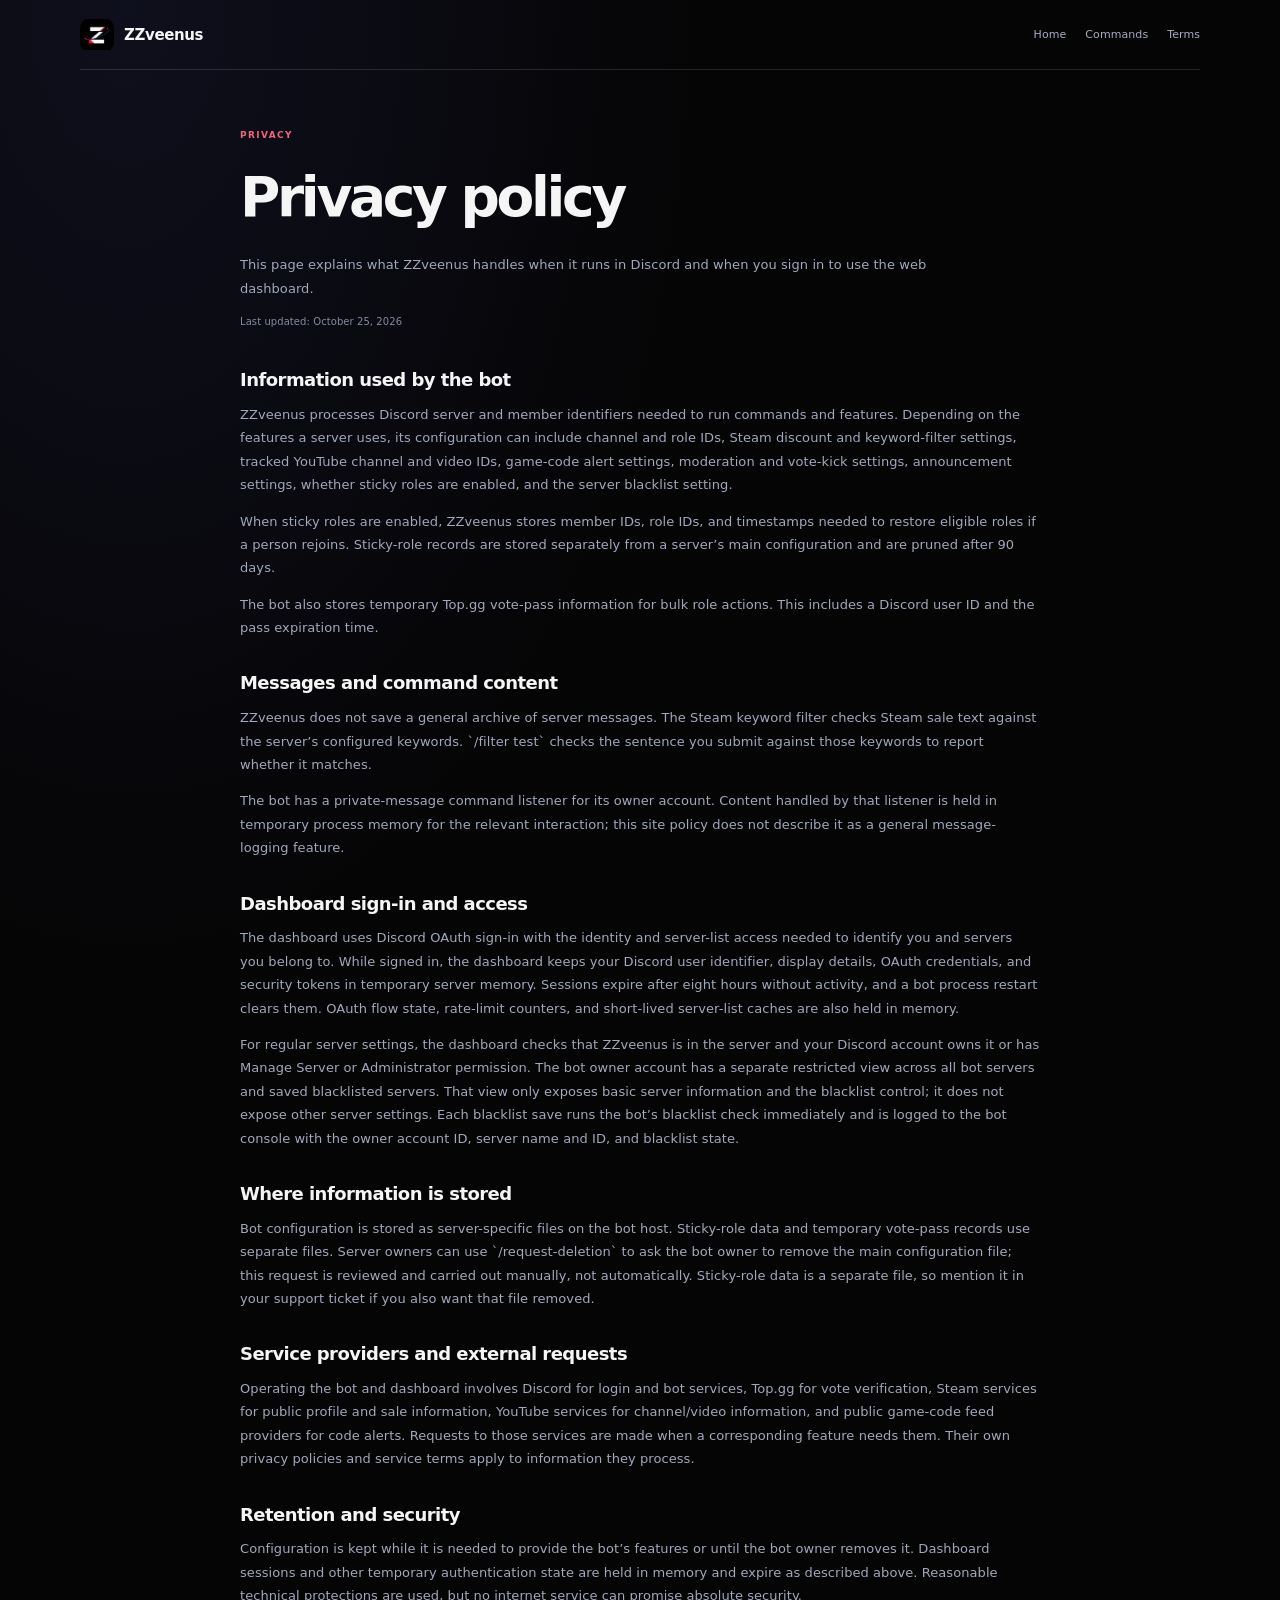
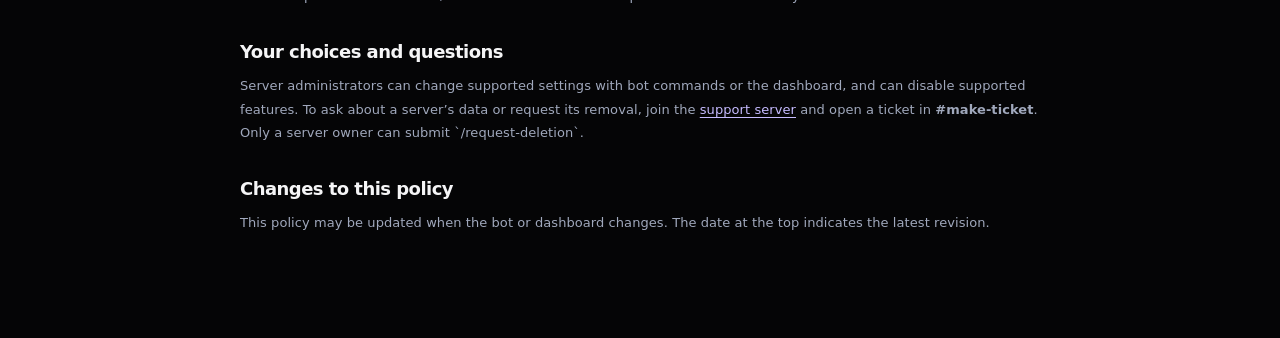
==== privacy.html @ 5bde3ddc "Add GitHub Pages legal pages" ====
<!doctype html>
<html lang="en">
<head>
  <meta charset="utf-8">
  <meta name="viewport" content="width=device-width, initial-scale=1">
  <meta name="theme-color" content="#08090b">
  <meta name="description" content="What information ZZveenus and its dashboard handle, and how it is used.">
  <title>Privacy — ZZveenus</title>
  <link rel="icon" href="/zzveenus.png?v=2" type="image/png">
  <link rel="stylesheet" href="site.css">
</head>
<body class="doc-page">
  <header class="doc-header"><a class="brand" href="index.html" aria-label="ZZveenus home"><img class="brand-logo" src="zzveenus.png" alt="" onerror="this.hidden=true"><span>ZZveenus</span></a><nav class="doc-nav" aria-label="Page navigation"><a href="index.html">Home</a><a href="https://zzveenus.duckdns.org/commands">Commands</a><a href="terms.html">Terms</a></nav></header>
  <main class="doc-shell legal-content">
    <section class="doc-lead"><div class="eyebrow">PRIVACY</div><h1>Privacy policy</h1><p>This page explains what ZZveenus handles when it runs in Discord and when you sign in to use the web dashboard.</p><p class="last-updated">Last updated: October 25, 2026</p></section>
    <h2>Information used by the bot</h2>
    <p>ZZveenus processes Discord server and member identifiers needed to run commands and features. Depending on the features a server uses, its configuration can include channel and role IDs, Steam discount and keyword-filter settings, tracked YouTube channel and video IDs, game-code alert settings, moderation and vote-kick settings, announcement settings, whether sticky roles are enabled, and the server blacklist setting.</p>
    <p>When sticky roles are enabled, ZZveenus stores member IDs, role IDs, and timestamps needed to restore eligible roles if a person rejoins. Sticky-role records are stored separately from a server’s main configuration and are pruned after 90 days.</p>
    <p>The bot also stores temporary Top.gg vote-pass information for bulk role actions. This includes a Discord user ID and the pass expiration time.</p>
    <h2>Messages and command content</h2>
    <p>ZZveenus does not save a general archive of server messages. The Steam keyword filter checks Steam sale text against the server’s configured keywords. `/filter test` checks the sentence you submit against those keywords to report whether it matches.</p>
    <p>The bot has a private-message command listener for its owner account. Content handled by that listener is held in temporary process memory for the relevant interaction; this site policy does not describe it as a general message-logging feature.</p>
    <h2>Dashboard sign-in and access</h2>
    <p>The dashboard uses Discord OAuth sign-in with the identity and server-list access needed to identify you and servers you belong to. While signed in, the dashboard keeps your Discord user identifier, display details, OAuth credentials, and security tokens in temporary server memory. Sessions expire after eight hours without activity, and a bot process restart clears them. OAuth flow state, rate-limit counters, and short-lived server-list caches are also held in memory.</p>
    <p>For regular server settings, the dashboard checks that ZZveenus is in the server and your Discord account owns it or has Manage Server or Administrator permission. The bot owner account has a separate restricted view across all bot servers and saved blacklisted servers. That view only exposes basic server information and the blacklist control; it does not expose other server settings. Each blacklist save runs the bot’s blacklist check immediately and is logged to the bot console with the owner account ID, server name and ID, and blacklist state.</p>
    <h2>Where information is stored</h2>
    <p>Bot configuration is stored as server-specific files on the bot host. Sticky-role data and temporary vote-pass records use separate files. Server owners can use `/request-deletion` to ask the bot owner to remove the main configuration file; this request is reviewed and carried out manually, not automatically. Sticky-role data is a separate file, so mention it in your support ticket if you also want that file removed.</p>
    <h2>Service providers and external requests</h2>
    <p>Operating the bot and dashboard involves Discord for login and bot services, Top.gg for vote verification, Steam services for public profile and sale information, YouTube services for channel/video information, and public game-code feed providers for code alerts. Requests to those services are made when a corresponding feature needs them. Their own privacy policies and service terms apply to information they process.</p>
    <h2>Retention and security</h2>
    <p>Configuration is kept while it is needed to provide the bot’s features or until the bot owner removes it. Dashboard sessions and other temporary authentication state are held in memory and expire as described above. Reasonable technical protections are used, but no internet service can promise absolute security.</p>
    <h2>Your choices and questions</h2>
    <p>Server administrators can change supported settings with bot commands or the dashboard, and can disable supported features. To ask about a server’s data or request its removal, join the <a href="https://discord.com/invite/rjfcsgmcDd">support server</a> and open a ticket in <b>#make-ticket</b>. Only a server owner can submit `/request-deletion`.</p>
    <h2>Changes to this policy</h2>
    <p>This policy may be updated when the bot or dashboard changes. The date at the top indicates the latest revision.</p>
  </main>
</body>
</html>
---- site.css ----
:root{color-scheme:dark;--bg:#0b0e16;--surface:#111522;--surface-2:#151a2a;--line:rgba(180,191,235,.12);--text:#f3f5ff;--muted:#a0a7bd;--dim:#717991;--purple:#9a8bff;--blue:#6f92ff;--mint:#7de5c7;--orange:#ffb47e;--shadow:0 28px 90px rgba(0,0,0,.38);font-family:Inter,ui-sans-serif,system-ui,-apple-system,BlinkMacSystemFont,"Segoe UI",sans-serif}*{box-sizing:border-box}html{scroll-behavior:smooth;scroll-padding-top:90px}body{margin:0;background:var(--bg);color:var(--text);font-size:15px;line-height:1.6}a{color:inherit;text-decoration:none}button,input,select,textarea{font:inherit}button,a{-webkit-tap-highlight-color:transparent}button:focus-visible,a:focus-visible,input:focus-visible,select:focus-visible,textarea:focus-visible{outline:2px solid var(--purple);outline-offset:3px}.site-shell{overflow:hidden}.section-wrap{width:min(1160px,calc(100% - 56px));margin-inline:auto}.topbar{height:78px;width:min(1260px,calc(100% - 48px));margin:auto;display:flex;align-items:center;justify-content:space-between;border-bottom:1px solid rgba(255,255,255,.06)}.brand{display:inline-flex;align-items:center;gap:11px;font-weight:760;font-size:16px;letter-spacing:-.03em}.brand-mark{display:grid;place-items:center;width:32px;height:32px;border-radius:11px;color:#101322;font-size:17px;font-weight:900;background:linear-gradient(140deg,#c4b8ff,#7187ff);box-shadow:0 5px 25px rgba(133,130,255,.28)}.main-nav,.top-actions{display:flex;align-items:center;gap:29px}.main-nav a,.support-link{color:var(--muted);font-size:13px;transition:color .2s}.main-nav a:hover,.support-link:hover,.footer-links a:hover{color:var(--text)}.top-actions{gap:10px}.button{display:inline-flex;align-items:center;justify-content:center;gap:10px;padding:12px 18px;border-radius:12px;border:1px solid transparent;font-size:13px;font-weight:720;transition:transform .2s,border-color .2s,background .2s,box-shadow .2s;cursor:pointer}.button:hover{transform:translateY(-2px)}.button-small{padding:9px 13px;font-size:12px}.button-large{padding:15px 20px;font-size:14px}.button-primary{color:#101322;background:linear-gradient(135deg,#c4b8ff,#91a1ff 70%,#7edccc);box-shadow:0 8px 30px rgba(130,139,255,.18)}.button-primary:hover{box-shadow:0 12px 34px rgba(130,139,255,.28)}.button-quiet{background:rgba(255,255,255,.035);border-color:var(--line);color:#d5daf0}.button-outline{background:rgba(255,255,255,.025);border-color:rgba(200,206,255,.2);color:#e8eaff}.button-outline:hover,.button-quiet:hover{border-color:rgba(190,183,255,.55);background:rgba(255,255,255,.06)}.hero{min-height:645px;display:grid;grid-template-columns:1.02fr .98fr;gap:56px;align-items:center;padding-top:50px;padding-bottom:66px}.hero-copy{position:relative;z-index:2}.eyebrow{display:flex;align-items:center;gap:9px;color:#bcb6ff;text-transform:uppercase;font-weight:760;font-size:10px;letter-spacing:.17em}.pulse-dot{width:7px;height:7px;border-radius:50%;background:var(--mint);box-shadow:0 0 14px var(--mint)}h1,h2,h3,p{margin-top:0}.hero h1{font-size:clamp(46px,6vw,74px);letter-spacing:-.07em;line-height:1.05;margin:21px 0 22px;font-weight:780}.gradient-text{color:transparent;background:linear-gradient(95deg,#c5b7ff 3%,#8e9cff 55%,#87e2c9);background-clip:text;-webkit-background-clip:text}.hero-lede{max-width:540px;font-size:17px;line-height:1.7;color:#aeb5ca}.hero-buttons{display:flex;flex-wrap:wrap;gap:12px;margin-top:28px}.hero-footnote{margin-top:20px;color:#8f97ad;font-size:12px}.mini-check{display:inline-grid;place-items:center;width:18px;height:18px;border-radius:50%;margin-right:5px;color:var(--mint);background:rgba(125,229,199,.12);font-weight:800}.hero-footnote code,.feature-command,.step code,.faq-item code{font-size:11px;color:#cec9ff;background:rgba(155,139,255,.1);border:1px solid rgba(155,139,255,.14);border-radius:6px;padding:3px 6px}.support-link{display:inline-block;margin-top:24px;font-size:12px}.support-link span{color:var(--purple);padding-left:3px}.hero-art{min-height:470px;position:relative;display:grid;place-items:center;isolation:isolate}.hero-art:before{content:"";position:absolute;width:340px;height:340px;border-radius:50%;background:radial-gradient(circle,rgba(105,116,255,.23),rgba(64,80,181,.06) 52%,transparent 70%);filter:blur(12px);z-index:-2}.art-orbit{position:absolute;width:400px;height:400px;border:1px solid rgba(158,151,255,.13);border-radius:50%;z-index:-1;transform:rotate(-20deg) scaleY(.54)}.orbit-two{width:480px;height:480px;transform:rotate(48deg) scaleY(.44);border-color:rgba(123,228,211,.1)}.orb{position:absolute;border-radius:50%;filter:blur(1px);z-index:-1}.orb-a{width:13px;height:13px;right:10%;top:15%;background:#82e7ce;box-shadow:0 0 30px #82e7ce}.orb-b{width:8px;height:8px;left:5%;bottom:18%;background:#a392ff;box-shadow:0 0 25px #a392ff}.discord-card{position:relative;width:min(370px,85%);padding:20px;border-radius:20px;border:1px solid rgba(195,198,255,.18);background:linear-gradient(145deg,rgba(28,34,55,.96),rgba(17,21,34,.96));box-shadow:0 35px 90px rgba(0,0,0,.4),0 0 55px rgba(105,116,255,.11);transform:rotate(-2deg)}.discord-card-head,.alert-preview,.card-foot,.sale-line,.setup-head{display:flex;align-items:center}.discord-card-head{gap:11px}.discord-avatar,.setup-mark{width:38px;height:38px;display:grid;place-items:center;border-radius:13px;background:linear-gradient(135deg,#ab9cff,#7287ff);color:#13152a;font-size:19px;font-weight:900}.discord-card-head strong,.discord-card-head small,.alert-preview b,.alert-preview small,.setup-head b,.setup-head small,.sale-line b,.sale-line small{display:block}.discord-card-head strong{font-size:13px}.discord-card-head small,.alert-preview small,.setup-head small,.sale-line small{font-size:10px;color:#8790a8}.card-dots{margin-left:auto;color:#8089a2;letter-spacing:2px}.alert-tag{display:flex;justify-content:space-between;margin-top:24px;color:#ffbb89;font-weight:800;font-size:9px;letter-spacing:.15em}.alert-online{font-size:8px;color:#79dfbd}.discord-card h3{margin:12px 0 5px;font-size:20px;letter-spacing:-.04em}.discord-card>p{color:#a6aec3;font-size:12px;line-height:1.6;margin-bottom:17px}.alert-preview{gap:11px;padding:12px;border:1px solid rgba(255,255,255,.07);border-radius:12px;background:rgba(255,255,255,.035)}.preview-icon{display:grid;place-items:center;width:30px;height:30px;background:rgba(255,177,126,.12);border-radius:10px;color:var(--orange);font-size:19px}.alert-preview b{font-size:11px}.alert-preview strong{margin-left:auto;color:var(--mint);font-size:12px}.card-divider{height:1px;background:rgba(255,255,255,.07);margin:17px 0 12px}.card-foot{justify-content:space-between;color:#798198;font-size:9px}.float-chip{position:absolute;padding:9px 12px;border:1px solid rgba(196,199,255,.14);border-radius:99px;background:rgba(16,20,33,.87);box-shadow:0 9px 30px rgba(0,0,0,.24);color:#bdc2d7;font-size:10px;backdrop-filter:blur(16px)}.float-chip span{color:var(--mint);margin-right:5px}.chip-top{top:18%;right:0}.chip-bottom{bottom:13%;left:1%}.trust-strip{display:flex;align-items:center;justify-content:space-between;gap:14px;padding:19px 24px;margin-bottom:128px;border:1px solid var(--line);border-radius:15px;background:linear-gradient(90deg,rgba(255,255,255,.025),rgba(126,135,222,.055),rgba(255,255,255,.02));color:#bac1d4;font-size:11px}.trust-strip>span{font-size:9px;letter-spacing:.14em;color:#858da3;font-weight:760}.trust-strip b{font-weight:600}.trust-strip i{height:4px;width:4px;border-radius:50%;background:#6e718c}.features-section{padding-bottom:128px}.section-heading{max-width:620px;margin-bottom:42px}.section-heading h2,.how-section h2,.closing h2{font-size:clamp(35px,4.6vw,54px);line-height:1.08;letter-spacing:-.065em;margin:16px 0}.muted-heading{color:#868ea5}.section-heading>p,.why-card p,.closing>p{color:#9da5ba;font-size:14px}.feature-grid{display:grid;grid-template-columns:1fr 1fr;gap:16px}.feature-card{position:relative;min-height:300px;padding:25px;border:1px solid var(--line);border-radius:20px;background:linear-gradient(145deg,rgba(23,28,44,.86),rgba(16,20,31,.9));overflow:hidden;transition:transform .25s,border-color .25s}.feature-card:hover{transform:translateY(-4px);border-color:rgba(176,166,255,.32)}.feature-wide{grid-column:span 2;display:grid;grid-template-columns:.9fr 1.1fr;align-items:center;gap:28px;min-height:280px}.feature-icon{display:grid;place-items:center;width:38px;height:38px;border-radius:13px;margin-bottom:19px;font-size:18px;font-weight:800}.icon-orange{background:rgba(255,180,126,.13);color:var(--orange)}.icon-red{background:rgba(255,101,120,.12);color:#ff7186}.icon-violet{background:rgba(156,139,255,.14);color:#b4a7ff}.icon-blue{background:rgba(111,146,255,.15);color:#91a9ff}.icon-green{background:rgba(125,229,199,.12);color:var(--mint)}.icon-teal{background:rgba(82,205,190,.12);color:#68d5c9}.feature-kicker{color:#939bb1;font-size:9px;font-weight:800;letter-spacing:.16em}.feature-card h3{font-size:20px;letter-spacing:-.04em;line-height:1.25;margin:8px 0 10px}.feature-card p{color:#a1a9bd;font-size:12px;line-height:1.7;margin:0;max-width:460px}.feature-command{display:inline-block;margin-top:18px}.feature-copy .feature-icon{margin-bottom:16px}.feature-visual,.setup-visual{min-height:188px;padding:18px;border:1px solid rgba(190,194,255,.12);border-radius:16px;background:radial-gradient(ellipse at 80% 15%,rgba(112,115,255,.13),transparent 55%),rgba(9,12,21,.45)}.visual-label{margin-bottom:20px;color:#767e96;font-size:8px;letter-spacing:.15em;font-weight:800}.sale-line{gap:10px;padding:10px 0;border-top:1px solid rgba(255,255,255,.06)}.sale-glyph{display:grid;place-items:center;width:30px;height:30px;background:rgba(255,180,126,.12);border-radius:9px;color:var(--orange);font-size:17px;font-weight:800}.sale-line b{font-size:10px}.sale-line em{margin-left:auto;color:var(--mint);font-style:normal;font-size:11px;font-weight:800}.ghost-line{opacity:.68}.mini-demo{display:flex;align-items:center;gap:10px;margin-top:24px;padding:12px;border-radius:13px;background:rgba(255,255,255,.035);border:1px solid rgba(255,255,255,.06)}.demo-play{display:grid;place-items:center;width:31px;height:31px;border-radius:10px;background:rgba(255,92,120,.13);color:#ff8094;font-size:11px}.mini-demo b,.mini-demo small{display:block}.mini-demo b{font-size:10px}.mini-demo small{font-size:9px;color:#818aa0}.demo-arrow{margin-left:auto;color:#9c91ff}.code-demo{display:flex;align-items:center;justify-content:space-between;flex-wrap:wrap;gap:10px;margin-top:20px;padding:13px 14px;border-radius:13px;background:rgba(255,255,255,.035);color:#9a9fb5;font-size:8px;letter-spacing:.05em}.code-demo b{font-size:10px;color:#c2b5ff;letter-spacing:.17em}.code-demo span:last-child{width:100%;color:#70798f}.setup-visual{min-height:185px}.setup-head{gap:10px;margin-bottom:16px}.setup-mark{width:30px;height:30px;border-radius:10px;font-size:14px}.setup-head b{font-size:10px}.setup-row{display:flex;align-items:center;gap:9px;padding:8px 0;border-top:1px solid rgba(255,255,255,.055);font-size:10px;color:#b6bdd0}.setup-row small{margin-left:auto;color:#78dcbf;font-size:8px}.check-pill{display:grid;place-items:center;width:16px;height:16px;border-radius:50%;background:rgba(125,229,199,.13);color:var(--mint);font-size:10px}.text-link{display:inline-block;margin-top:18px;color:#c2b8ff;font-size:11px}.text-link span{margin-left:4px}.media-note{display:flex;align-items:center;gap:15px;margin-top:18px;padding:17px 20px;border:1px dashed rgba(177,170,255,.26);border-radius:15px;color:#9ea7bc;background:rgba(144,130,255,.035)}.media-note>span{display:grid;place-items:center;width:32px;height:32px;border-radius:50%;background:rgba(160,146,255,.14);color:#c5bbff;font-size:11px}.media-note b{display:block;color:#d5d7e9;font-size:11px}.media-note p{margin:3px 0 0;font-size:10px}.how-section{padding:96px 0;background:radial-gradient(ellipse at 10% 45%,rgba(76,89,179,.1),transparent 50%),linear-gradient(180deg,rgba(255,255,255,.018),transparent)}.how-layout{display:grid;grid-template-columns:.85fr 1.15fr;gap:100px;align-items:center}.how-section .section-heading{margin:0}.how-section .button{margin-top:10px}.steps-list{display:grid;gap:7px}.step{display:grid;grid-template-columns:55px 1fr;gap:15px;padding:21px 0;border-bottom:1px solid var(--line)}.step:last-child{border-bottom:none}.step-number{font-size:12px;color:#9c91ff;font-weight:800;letter-spacing:.1em}.step h3{margin:0 0 6px;font-size:15px}.step p{margin:0;color:#9da5ba;font-size:12px}.why-section{padding-top:112px;padding-bottom:110px}.why-card{position:relative;display:grid;grid-template-columns:1fr .8fr;gap:40px;align-items:center;min-height:330px;padding:47px;border-radius:23px;border:1px solid rgba(186,181,255,.16);background:radial-gradient(ellipse at 80% 40%,rgba(113,113,245,.12),transparent 47%),linear-gradient(145deg,#171b2c,#111522);overflow:hidden}.why-card h2{font-size:38px;letter-spacing:-.06em;margin:14px 0}.why-card p{max-width:520px;line-height:1.75}.why-card .button{margin-top:12px}.why-stats{height:245px;position:relative;display:grid;place-items:center}.why-orbit{position:absolute;width:235px;height:235px;border-radius:50%;border:1px solid rgba(171,162,255,.21);transform:rotate(34deg) scaleY(.56)}.why-orbit:before,.why-orbit:after{content:"";position:absolute;inset:22px;border:1px solid rgba(124,225,205,.14);border-radius:50%}.why-orbit:after{inset:44px;border-color:rgba(173,161,255,.13)}.why-mark{display:grid;place-items:center;width:68px;height:68px;border-radius:22px;background:linear-gradient(145deg,#c4b8ff,#7a8eff);color:#16172b;font-size:34px;font-weight:900;box-shadow:0 0 45px rgba(141,133,255,.35)}.why-label{position:absolute;padding:6px 9px;border-radius:8px;background:rgba(10,13,23,.84);border:1px solid var(--line);color:#b6bdd1;font-size:8px;letter-spacing:.1em}.label-a{top:12%;left:16%}.label-b{top:20%;right:6%}.label-c{bottom:15%;left:8%}.label-d{bottom:11%;right:12%}.faq-section{display:grid;grid-template-columns:.7fr 1.3fr;gap:70px;padding-bottom:125px}.faq-section .section-heading{margin:0}.faq-list{border-top:1px solid var(--line)}.faq-item{border-bottom:1px solid var(--line);padding:0 2px}.faq-item summary{display:flex;justify-content:space-between;align-items:center;gap:15px;list-style:none;cursor:pointer;padding:19px 0;font-size:13px;font-weight:650}.faq-item summary::-webkit-details-marker{display:none}.faq-item summary span{color:#a498ff;font-size:21px;font-weight:300;transition:transform .2s}.faq-item[open] summary span{transform:rotate(45deg)}.faq-item p{max-width:610px;margin:0;padding:0 32px 20px 0;color:#9fa7ba;font-size:12px}.faq-item p a{color:#c5baff;text-decoration:underline;text-underline-offset:3px}.closing{position:relative;margin-bottom:96px;padding:66px 24px;text-align:center;border:1px solid rgba(182,173,255,.16);border-radius:24px;background:linear-gradient(145deg,rgba(24,28,46,.96),rgba(15,18,29,.95));overflow:hidden}.closing-glow{position:absolute;top:-140px;left:50%;transform:translateX(-50%);width:430px;height:240px;background:rgba(121,121,255,.15);filter:blur(80px);pointer-events:none}.closing>*:not(.closing-glow){position:relative}.closing .eyebrow{justify-content:center}.closing h2{margin:16px 0;font-size:clamp(34px,5vw,54px)}.closing>p{margin-bottom:5px}.closing .hero-buttons{justify-content:center}.footer{padding-top:25px;padding-bottom:30px;border-top:1px solid var(--line);display:grid;grid-template-columns:1fr auto;gap:28px}.footer-main p{margin:12px 0 0;color:#858da2;font-size:11px}.footer-links{display:flex;gap:19px;align-items:center;color:#a5acc0;font-size:10px}.footer-legal{grid-column:span 2;display:flex;justify-content:space-between;padding-top:17px;border-top:1px solid rgba(255,255,255,.055);color:#6f778d;font-size:9px}.reveal{opacity:0;transform:translateY(15px);transition:opacity .7s ease,transform .7s ease}.reveal.visible{opacity:1;transform:translateY(0)}@media(prefers-reduced-motion:reduce){html{scroll-behavior:auto}*,*:before,*:after{animation-duration:.01ms!important;animation-iteration-count:1!important;transition-duration:.01ms!important}.reveal{opacity:1;transform:none}}

.dashboard-page{min-height:100vh;background:radial-gradient(ellipse at 12% -10%,rgba(103,108,230,.13),transparent 42%),var(--bg)}.dash-topbar{height:70px;padding:0 max(24px,calc((100vw - 1280px)/2));display:flex;align-items:center;justify-content:space-between;border-bottom:1px solid var(--line);background:rgba(11,14,22,.8)}.dash-topbar .brand small{color:#8c94ab;font-size:11px;letter-spacing:0;font-weight:560}.brand-divider{color:#535a70;font-weight:400}.user-area{display:flex;align-items:center;gap:11px;color:#cbd0e2;font-size:12px}.user-avatar{width:31px;height:31px;border-radius:50%;object-fit:cover;background:#282d44}.dashboard-root{width:min(1180px,calc(100% - 48px));min-height:calc(100vh - 70px);margin:auto;padding:42px 0 70px}.loading-screen{min-height:55vh;display:grid;place-content:center;text-align:center;color:var(--muted)}.spinner{display:block;width:28px;height:28px;margin:0 auto 14px;border:2px solid rgba(166,157,255,.2);border-top-color:#a99aff;border-radius:50%;animation:spin .8s linear infinite}@keyframes spin{to{transform:rotate(360deg)}}.dashboard-intro{display:flex;align-items:end;justify-content:space-between;gap:20px;margin-bottom:27px}.dashboard-intro h1{font-size:34px;letter-spacing:-.06em;margin:8px 0}.dashboard-intro p{color:#9fa7ba;margin:0;font-size:13px}.server-grid{display:grid;grid-template-columns:repeat(3,1fr);gap:13px}.server-card{display:flex;align-items:center;gap:13px;padding:17px;border:1px solid var(--line);border-radius:16px;background:linear-gradient(145deg,rgba(25,30,47,.86),rgba(16,20,31,.94));transition:transform .2s,border-color .2s}.server-card:hover{transform:translateY(-2px);border-color:rgba(178,167,255,.34)}.server-icon{width:49px;height:49px;flex:none;border-radius:15px;display:grid;place-items:center;object-fit:cover;background:linear-gradient(140deg,#5e668e,#272d43);color:#e8eaff;font-size:19px;font-weight:800}.server-meta{min-width:0;flex:1}.server-meta strong{display:block;overflow:hidden;text-overflow:ellipsis;white-space:nowrap;font-size:13px}.server-meta small{display:block;color:#8b93a9;font-size:10px;margin-top:3px}.server-state{font-size:9px;color:#7adfbd}.server-state.offline{color:#ffbe88}.server-card-action{margin-top:9px;color:#c4b9ff;font-size:10px;font-weight:700}.dashboard-empty{max-width:620px;padding:25px;border-radius:17px;border:1px dashed rgba(177,168,255,.25);background:rgba(156,139,255,.035);color:#a3abc0}.dashboard-empty h2{font-size:19px;color:#f0f1fb;letter-spacing:-.04em}.dashboard-empty p{font-size:12px;line-height:1.7}.dash-server-heading{display:flex;align-items:center;gap:15px;margin-bottom:27px}.dash-server-heading .server-icon{width:55px;height:55px}.dash-server-heading h1{margin:0;font-size:27px;letter-spacing:-.05em}.dash-server-heading p{margin:4px 0 0;color:#9098ad;font-size:11px}.dash-back{display:inline-flex;margin-bottom:19px;color:#9da5ba;font-size:11px}.dash-back:hover{color:#e4e6f3}.server-layout{display:grid;grid-template-columns:208px minmax(0,1fr);gap:22px;align-items:start}.server-sidebar{position:sticky;top:20px;padding:10px;border:1px solid var(--line);border-radius:15px;background:rgba(18,22,35,.8)}.server-sidebar button{width:100%;display:flex;align-items:center;gap:10px;padding:10px 11px;text-align:left;border:0;border-radius:9px;background:transparent;color:#a1a9bd;font-size:11px;cursor:pointer}.server-sidebar button:hover{background:rgba(255,255,255,.04);color:#eef0fc}.server-sidebar button.active{background:rgba(145,133,255,.13);color:#d7d0ff}.server-sidebar button span{width:18px;text-align:center;color:#a59aff}.settings-panel{min-width:0;padding:26px;border:1px solid var(--line);border-radius:17px;background:linear-gradient(145deg,rgba(21,26,42,.88),rgba(15,19,30,.94))}.panel-heading{display:flex;justify-content:space-between;gap:15px;align-items:start;padding-bottom:19px;border-bottom:1px solid var(--line);margin-bottom:21px}.panel-heading h2{margin:0 0 5px;font-size:20px;letter-spacing:-.04em}.panel-heading p{margin:0;color:#949cb0;font-size:11px}.settings-form{display:grid;gap:17px}.field{display:grid;gap:7px}.field>span,.field-label{font-size:11px;font-weight:690;color:#d2d6e7}.field small,.field-help{color:#7f889f;font-size:10px;font-weight:450;line-height:1.5}.field input,.field select,.field textarea{width:100%;border:1px solid rgba(185,194,230,.16);border-radius:10px;background:#0d111c;color:#eef0fc;padding:10px 11px;font-size:12px}.field input[type=number]{max-width:150px}.field select[multiple]{min-height:160px}.field textarea{resize:vertical;min-height:110px;line-height:1.55}.field input:focus,.field select:focus,.field textarea:focus{border-color:#988aff}.check-field{display:flex;align-items:center;gap:10px;padding:13px;border:1px solid rgba(185,194,230,.12);border-radius:11px;background:rgba(255,255,255,.02)}.check-field input{width:17px;height:17px;accent-color:#9b8eff}.check-field span{font-size:11px;font-weight:680}.check-field small{display:block;color:#818aa0;font-size:10px;font-weight:450;margin-top:3px}.form-row{display:grid;grid-template-columns:1fr 1fr;gap:15px}.form-actions{display:flex;align-items:center;gap:14px;padding-top:6px}.save-status{font-size:10px;color:#82dfc1}.save-status.error{color:#ff9d9f}.notice{padding:12px 14px;border-radius:11px;background:rgba(255,190,136,.075);border:1px solid rgba(255,190,136,.13);color:#d4b393;font-size:10px;line-height:1.55}.overview-grid{display:grid;grid-template-columns:repeat(2,minmax(0,1fr));gap:12px}.overview-tile{padding:16px;border-radius:13px;border:1px solid rgba(185,194,230,.12);background:rgba(255,255,255,.025)}.overview-tile small{display:block;color:#818aa0;font-size:9px;text-transform:uppercase;letter-spacing:.1em}.overview-tile strong{display:block;margin-top:7px;font-size:13px}.overview-subtitle{margin:25px 0 12px;color:#a9b0c3;font-size:11px;font-weight:700}.overview-copy{color:#9199ae;font-size:11px;line-height:1.7}.auth-card{max-width:560px;margin:7vh auto;padding:36px;border:1px solid rgba(190,184,255,.16);border-radius:21px;background:radial-gradient(ellipse at 90% 10%,rgba(112,115,255,.14),transparent 45%),linear-gradient(145deg,#171b2c,#111522);box-shadow:var(--shadow)}.auth-card h1{margin:14px 0 8px;font-size:32px;letter-spacing:-.06em}.auth-card p{max-width:440px;color:#a2a9bd;font-size:12px;line-height:1.7}.auth-card .button{margin-top:8px}.auth-note{margin-top:19px;padding-top:15px;border-top:1px solid var(--line);color:#7e879d;font-size:10px}.user-logout{border:1px solid var(--line);background:rgba(255,255,255,.035);color:#b9c0d3;padding:7px 10px;border-radius:9px;font-size:10px;cursor:pointer}.user-logout:hover{border-color:rgba(181,172,255,.35)}.toast-error{padding:12px 14px;margin-bottom:15px;border-radius:10px;background:rgba(255,112,126,.09);border:1px solid rgba(255,112,126,.18);color:#ffb0b6;font-size:11px}.bot-badge{display:inline-flex;align-items:center;gap:6px;padding:5px 8px;border-radius:99px;background:rgba(125,229,199,.09);color:#8de5c9;font-size:9px}.bot-badge:before{content:"";width:5px;height:5px;border-radius:50%;background:#7de5c7}.unsupported-card{padding:18px;border:1px solid var(--line);border-radius:13px;color:#9ea6ba;font-size:11px;line-height:1.6}@media(max-width:900px){.hero{gap:22px;min-height:590px}.hero h1{font-size:clamp(44px,7vw,62px)}.trust-strip{flex-wrap:wrap;justify-content:center;margin-bottom:90px}.trust-strip>span{width:100%;text-align:center}.feature-wide{gap:18px}.how-layout{gap:50px}.faq-section{gap:35px}.server-grid{grid-template-columns:repeat(2,1fr)}}@media(max-width:700px){.section-wrap{width:min(100% - 36px,540px)}.topbar{width:calc(100% - 32px);height:68px}.main-nav{display:none}.top-actions{gap:7px}.top-actions .button-small{padding:8px 10px;font-size:10px}.hero{grid-template-columns:1fr;padding-top:64px;padding-bottom:45px;gap:20px}.hero h1{font-size:clamp(43px,11vw,62px)}.hero-lede{font-size:15px}.hero-art{min-height:410px;margin-top:-12px}.discord-card{width:min(360px,88%)}.chip-top{right:1%}.chip-bottom{left:0}.trust-strip{gap:10px 16px;padding:15px;margin-bottom:82px}.trust-strip b{font-size:10px}.trust-strip i{display:none}.features-section{padding-bottom:85px}.section-heading h2,.how-section h2{font-size:41px}.feature-grid{grid-template-columns:1fr}.feature-wide{grid-column:auto;grid-template-columns:1fr;gap:20px}.feature-card{padding:21px;min-height:0}.feature-visual,.setup-visual{min-height:165px}.how-section{padding:75px 0}.how-layout{grid-template-columns:1fr;gap:31px}.why-section{padding:78px 0}.why-card{grid-template-columns:1fr;padding:27px;gap:9px}.why-card h2{font-size:31px}.why-stats{height:220px}.faq-section{grid-template-columns:1fr;gap:20px;padding-bottom:85px}.closing{padding:48px 18px;margin-bottom:65px}.closing h2{font-size:39px}.footer{grid-template-columns:1fr;gap:20px}.footer-links{flex-wrap:wrap;gap:13px 19px}.footer-legal{grid-column:auto;flex-direction:column;gap:6px}.dashboard-root{width:calc(100% - 32px);padding-top:27px}.dash-topbar{height:62px;padding:0 16px}.dash-topbar .brand{font-size:14px;gap:8px}.dash-topbar .brand-mark{width:29px;height:29px}.dash-topbar .brand small{font-size:9px}.user-area{gap:7px;font-size:10px}.user-avatar{width:27px;height:27px}.user-logout{padding:6px 8px;font-size:9px}.dashboard-intro{align-items:start;flex-direction:column}.dashboard-intro h1{font-size:29px}.server-grid{grid-template-columns:1fr}.server-layout{grid-template-columns:1fr;gap:12px}.server-sidebar{position:static;display:flex;overflow-x:auto;gap:3px;padding:6px}.server-sidebar button{width:auto;white-space:nowrap;flex:none;padding:9px 10px}.settings-panel{padding:19px}.panel-heading h2{font-size:18px}.form-row,.overview-grid{grid-template-columns:1fr}.auth-card{padding:26px;margin-top:4vh}.dash-server-heading h1{font-size:22px}.panel-heading{flex-direction:column}.panel-heading .bot-badge{align-self:start}}

:root {
  color-scheme: dark;
  --bg: #050506;
  --surface: #0b0c0e;
  --surface-2: #121316;
  --line: rgba(245, 246, 250, .13);
  --text: #f5f5f6;
  --muted: #b5b6bc;
  --dim: #898b93;
  --purple: #f02a4d;
  --blue: #394f79;
  --mint: #a9c7b6;
  --orange: #d1a47d;
  --shadow: 0 24px 72px rgba(0, 0, 0, .58);
}

body {
  background: var(--bg);
  color: var(--text);
  letter-spacing: .005em;
}

.section-wrap {
  width: min(1120px, calc(100% - 64px));
}

.topbar {
  height: 72px;
  border-color: var(--line);
}

.brand {
  gap: 10px;
  font-size: 15px;
  letter-spacing: -.025em;
}

.brand-logo {
  display: block;
  width: 34px;
  height: 34px;
  flex: 0 0 auto;
  object-fit: contain;
  border-radius: 10px;
}

.button {
  min-height: 40px;
  padding: 10px 16px;
  border-radius: 9px;
  font-weight: 650;
  letter-spacing: .005em;
  transition: color .16s ease, background .16s ease, border-color .16s ease, box-shadow .16s ease;
}

.button:hover {
  transform: none;
}

.button-primary {
  color: #09090a;
  background: #f2f2f3;
  border-color: rgba(255, 255, 255, .8);
  box-shadow: 0 3px 18px rgba(240, 42, 77, .08);
}

.button-primary:hover {
  background: #ffffff;
  border-color: #ffffff;
  box-shadow: 0 5px 22px rgba(240, 42, 77, .18);
}

.button-quiet,
.button-outline {
  color: #e0e0e4;
  background: #0c0d0f;
  border-color: #383a40;
}

.button-outline:hover,
.button-quiet:hover {
  background: #17181c;
  border-color: #62646c;
}

.hero {
  min-height: 600px;
  gap: 48px;
  padding-top: 44px;
  padding-bottom: 54px;
}

.eyebrow {
  color: #f0647d;
  font-size: 9px;
  letter-spacing: .15em;
}

.pulse-dot {
  width: 6px;
  height: 6px;
  background: #b8cfbd;
  box-shadow: none;
}

.hero h1 {
  max-width: 650px;
  font-size: clamp(44px, 5.6vw, 68px);
  font-weight: 690;
  letter-spacing: -.06em;
  line-height: 1.04;
}

.gradient-text {
  color: #f04463;
  background: none;
  -webkit-text-fill-color: currentColor;
}

.hero-lede {
  color: #aaaab2;
  font-size: 16px;
}

.hero-art {
  min-height: 420px;
}

.hero-art:before,
.art-orbit,
.orb,
.float-chip {
  display: none;
}

.discord-card {
  width: min(390px, 90%);
  padding: 22px;
  border-color: #282930;
  border-radius: 15px;
  background: #101115;
  box-shadow: 0 25px 70px rgba(0, 0, 0, .4);
  transform: none;
}

.discord-avatar {
  display: block;
  width: 38px;
  height: 38px;
  flex: 0 0 auto;
  object-fit: contain;
  border-radius: 11px;
  background: #17181e;
}

.discord-card h3 {
  font-size: 19px;
  font-weight: 650;
}

.alert-tag {
  color: #d0a77e;
}

.alert-online {
  color: #a9c7b6;
}

.alert-preview {
  border-color: #292a30;
  border-radius: 10px;
  background: #15161b;
}

.card-divider {
  background: #292a30;
}

.trust-strip {
  justify-content: flex-start;
  gap: 25px;
  margin-bottom: 104px;
  padding: 17px 20px;
  border-radius: 11px;
  background: #0e0f12;
  color: #c4c4cb;
}

.trust-strip > span {
  color: #85858e;
}

.trust-strip b {
  font-size: 10px;
  font-weight: 560;
}

.trust-strip i {
  flex: 0 0 3px;
  height: 3px;
  width: 3px;
  background: #595a63;
}

.features-section {
  padding-bottom: 110px;
}

.section-heading h2,
.how-section h2,
.closing h2 {
  font-weight: 650;
  letter-spacing: -.055em;
}

.section-heading > p,
.why-card p,
.closing > p {
  color: #a3a3ab;
}

.feature-grid {
  gap: 13px;
}

.feature-card {
  min-height: 278px;
  padding: 24px;
  border-color: #24252b;
  border-radius: 14px;
  background: #101115;
  transition: border-color .16s ease, background .16s ease;
}

.feature-card:hover {
  transform: none;
  border-color: #383941;
  background: #121318;
}

.feature-wide {
  min-height: 260px;
}

.feature-icon {
  border-radius: 10px;
}

.feature-kicker {
  color: #95959e;
  letter-spacing: .13em;
}

.feature-card h3 {
  font-weight: 640;
  letter-spacing: -.03em;
}

.feature-card p {
  color: #a4a4ac;
}

.feature-visual,
.setup-visual {
  border-color: #26272e;
  border-radius: 12px;
  background: #0c0d10;
}

.setup-mark {
  display: block;
  width: 30px;
  height: 30px;
  flex: 0 0 auto;
  object-fit: contain;
  border-radius: 9px;
  background: #17181e;
}

.mini-demo,
.code-demo {
  border-color: #25262c;
  border-radius: 10px;
  background: #15161a;
}

.media-note {
  border-style: solid;
  border-color: #292930;
  border-radius: 11px;
  background: #0e0f12;
}

.how-section {
  padding: 82px 0;
  border-top: 1px solid #1a1b20;
  border-bottom: 1px solid #1a1b20;
  background: #0c0d10;
}

.step {
  border-color: #24252b;
}

.step-number {
  color: #b5a6ff;
}

.why-section {
  padding-top: 94px;
  padding-bottom: 92px;
}

.why-card {
  min-height: 310px;
  padding: 42px;
  border-color: #282930;
  border-radius: 16px;
  background: #101115;
}

.why-card h2 {
  font-weight: 650;
}

.why-orbit {
  border-color: #2b2c34;
}

.why-mark {
  background: #17181e;
  box-shadow: none;
}

.why-label {
  color: #9999a2;
}

.faq-section {
  gap: 62px;
  padding-bottom: 100px;
}

.faq-item {
  border-color: #25262c;
}

.faq-item summary {
  color: #e2e2e7;
}

.faq-item p {
  color: #a1a1aa;
}

.closing {
  margin-bottom: 76px;
  padding: 64px 28px;
  border: 1px solid #292a31;
  border-radius: 16px;
  background: #101115;
}

.closing-glow {
  display: none;
}

.footer {
  padding-top: 26px;
  padding-bottom: 24px;
  border-top-color: #222329;
}

.footer-main p,
.footer-legal {
  color: #81818a;
}

.footer-links a {
  color: #b0b0b8;
}

.dash-topbar {
  height: 68px;
  border-bottom-color: #222329;
  background: #0a0b0d;
}

.dash-topbar .brand-logo {
  width: 32px;
  height: 32px;
}

.dashboard-root {
  padding-top: 38px;
}

.dashboard-intro {
  margin-bottom: 24px;
}

.dashboard-intro h1,
.dash-server-heading h1,
.auth-card h1 {
  font-weight: 650;
  letter-spacing: -.045em;
}

.server-card {
  border-color: #26272d;
  border-radius: 13px;
  background: #101115;
  box-shadow: none;
}

.server-card:hover {
  transform: none;
  border-color: #3a3b43;
  background: #131419;
}

.server-card-action {
  border-radius: 8px;
  color: #c7bbff;
}

.server-layout {
  gap: 18px;
}

.server-sidebar {
  border-color: #24252b;
  border-radius: 12px;
  background: #0d0e11;
}

.server-sidebar button {
  min-height: 38px;
  border-radius: 8px;
  color: #a5a5ae;
}

.server-sidebar button.active {
  background: #1b1a22;
  color: #e3ddff;
}

.settings-panel,
.auth-card,
.dashboard-empty {
  border-color: #282930;
  border-radius: 14px;
  background: #101115;
  box-shadow: none;
}

.field input,
.field select,
.field textarea {
  border-color: #2d2e35;
  border-radius: 8px;
  background: #0a0b0e;
  color: #eeeef1;
}

.field input:hover,
.field select:hover,
.field textarea:hover {
  border-color: #41424a;
}

.field input:focus,
.field select:focus,
.field textarea:focus {
  border-color: #a99aff;
  box-shadow: 0 0 0 3px rgba(169, 154, 255, .11);
}

.switch-field {
  position: relative;
  display: grid;
  grid-template-columns: 42px minmax(0, 1fr);
  align-items: center;
  column-gap: 13px;
  min-height: 68px;
  padding: 13px 15px;
  border: 1px solid #292a30;
  border-radius: 10px;
  background: #0d0e11;
  cursor: pointer;
  transition: border-color .16s ease, background .16s ease;
}

.switch-field:hover {
  border-color: #3b3c44;
  background: #111216;
}

.switch-input {
  position: absolute;
  width: 1px;
  height: 1px;
  opacity: 0;
  pointer-events: none;
}

.switch-track {
  position: relative;
  width: 40px;
  height: 23px;
  grid-column: 1;
  grid-row: 1;
  border: 1px solid #41424a;
  border-radius: 99px;
  background: #25262c;
  transition: background .18s ease, border-color .18s ease;
}

.switch-track::after {
  position: absolute;
  top: 2px;
  left: 2px;
  width: 17px;
  height: 17px;
  border-radius: 50%;
  background: #d1d1d7;
  content: "";
  transition: transform .18s ease, background .18s ease;
}

.switch-input:checked + .switch-track {
  border-color: #a99aff;
  background: #8c78e4;
}

.switch-input:checked + .switch-track::after {
  transform: translateX(17px);
  background: #fff;
}

.switch-input:focus-visible + .switch-track {
  outline: 2px solid #c2b6ff;
  outline-offset: 3px;
}

.switch-copy {
  grid-column: 2;
  grid-row: 1;
  color: #dedee4;
  font-size: 11px;
  font-weight: 650;
}

.switch-copy small {
  display: block;
  margin-top: 3px;
  color: #85858f;
  font-size: 10px;
  font-weight: 450;
  line-height: 1.45;
}

.form-actions .button:disabled {
  cursor: wait;
  opacity: .6;
}

.bot-badge {
  background: #151a17;
  color: #b7d0c0;
}

.bot-badge:before {
  background: #a9c7b6;
}

.notice {
  border-color: #38302a;
  background: #17130f;
  color: #d1b69a;
}

@media (max-width: 900px) {
  .trust-strip {
    justify-content: center;
    gap: 12px 18px;
  }
}

@media (max-width: 700px) {
  .section-wrap {
    width: min(100% - 36px, 540px);
  }

  .hero {
    min-height: 0;
    padding-top: 54px;
  }

  .hero-art {
    min-height: 350px;
  }

  .trust-strip {
    justify-content: flex-start;
    margin-bottom: 76px;
  }

  .trust-strip > span {
    text-align: left;
  }

  .feature-card {
    min-height: 0;
  }

  .how-section {
    padding: 65px 0;
  }

  .why-card {
    padding: 26px;
  }

  .dash-topbar .brand-logo {
    width: 29px;
    height: 29px;
  }

  .dashboard-root {
    padding-top: 26px;
  }
}

@media (prefers-reduced-motion: reduce) {
  *,
  *::before,
  *::after {
    scroll-behavior: auto !important;
    transition-duration: .01ms !important;
    animation-duration: .01ms !important;
    animation-iteration-count: 1 !important;
  }
}
.why-mark {
  object-fit: contain;
  padding: 0;
  border-radius: 14px;
  background: transparent;
}
.optional-media{display:none}.has-media>.optional-media{display:block}.has-media>.media-fallback{display:none}.hero-art.has-media{display:grid;place-items:center;min-height:430px}.hero-media{width:min(100%,560px);max-height:460px;object-fit:contain;border:1px solid rgba(190,194,220,.17);border-radius:16px;box-shadow:0 24px 70px rgba(0,0,0,.38)}.feature-screenshot{width:100%;height:100%;max-height:240px;object-fit:contain;border-radius:10px}.sale-visual.has-media,.setup-visual.has-media{display:grid;place-items:center;padding:12px}.feature-media-slot{margin-top:auto;padding-top:18px}.feature-media-slot>.optional-media{width:100%;max-height:230px;object-fit:contain;border:1px solid rgba(190,194,220,.14);border-radius:10px}.feature-media-slot.has-media{padding-top:13px}.media-fallback{width:100%}.media-note{display:none}.dash-header-actions{display:flex;align-items:center;gap:18px}.dashboard-commands-link{color:#a5acc0;font-size:11px}.dashboard-commands-link:hover{color:#e4e6f3}.doc-page{min-height:100vh;background:radial-gradient(ellipse at 10% 0,rgba(103,108,230,.1),transparent 35%),var(--bg)}.doc-header{width:min(1120px,calc(100% - 48px));height:70px;margin:auto;display:flex;align-items:center;justify-content:space-between;border-bottom:1px solid var(--line)}.doc-nav{display:flex;align-items:center;gap:19px;color:#a5acc0;font-size:11px}.doc-shell{width:min(960px,calc(100% - 48px));margin:0 auto;padding:58px 0 90px}.doc-lead{max-width:760px;margin-bottom:35px}.doc-lead h1{margin:11px 0 12px;font-size:clamp(36px,6vw,55px);letter-spacing:-.06em}.doc-lead p,.legal-content p{color:#a0a8bc;font-size:13px;line-height:1.8}.doc-group{margin:16px 0;padding:22px;border:1px solid var(--line);border-radius:15px;background:rgba(20,24,37,.72)}.doc-group h2{margin:0 0 14px;font-size:19px;letter-spacing:-.035em}.command-list{display:grid;gap:0}.command-row{display:grid;grid-template-columns:minmax(190px,260px) 1fr;gap:20px;padding:12px 0;border-top:1px solid rgba(255,255,255,.06);align-items:start}.command-row:first-child{border-top:0}.command-name{color:#d7d1ff;font:600 12px ui-monospace,SFMono-Regular,Consolas,monospace;overflow-wrap:anywhere}.command-desc{color:#a0a8bc;font-size:11px;line-height:1.65}.doc-callout{padding:15px 17px;border:1px solid rgba(167,153,255,.18);border-radius:12px;background:rgba(144,126,255,.06);color:#afb6c8;font-size:11px;line-height:1.7}.doc-callout a,.legal-content a{color:#c6bbff;text-decoration:underline;text-underline-offset:3px}.legal-content{max-width:800px}.legal-content h2{margin:30px 0 8px;font-size:18px;letter-spacing:-.03em}.legal-content ul{padding-left:20px;color:#a0a8bc;font-size:12px;line-height:1.8}.legal-content .last-updated{color:#828ba1;font-size:10px}.@media(max-width:700px){.doc-header{width:calc(100% - 32px);height:62px}.doc-shell{width:calc(100% - 32px);padding:39px 0 60px}.doc-group{padding:17px}.command-row{grid-template-columns:1fr;gap:5px}.doc-nav{gap:11px;font-size:10px}.hero-art.has-media{min-height:250px}}
.hero-media{width:auto;height:auto;max-width:100%;max-height:min(74vh,520px)}.feature-screenshot{width:auto;height:auto;max-width:100%;max-height:340px}.long-screenshot{max-height:min(78vh,720px)}.feature-media-slot{display:grid;place-items:center;min-height:0}.feature-media-slot>.optional-media{width:auto;height:auto;max-width:100%;max-height:340px}.feature-screenshot,.feature-media-slot>.optional-media{object-fit:contain;object-position:center;border:1px solid rgba(190,194,220,.14);border-radius:10px}.setup-visual.has-media{min-height:0;overflow:visible}.sale-visual.has-media{min-height:0}
.owner-section-divider{display:flex;align-items:center;gap:14px;margin:36px 0 17px;color:#a99aff;font-size:9px;font-weight:800;letter-spacing:.18em}.owner-section-divider:before,.owner-section-divider:after{content:"";height:1px;flex:1;background:linear-gradient(90deg,transparent,rgba(158,137,255,.35))}.owner-section-divider:after{background:linear-gradient(90deg,rgba(158,137,255,.35),transparent)}.owner-server-section{position:relative;overflow:hidden;padding:25px;border:1px solid rgba(145,125,255,.26);border-radius:18px;background:radial-gradient(ellipse at 100% 0,rgba(120,100,255,.14),transparent 40%),linear-gradient(145deg,#141320,#0e0f14);box-shadow:0 18px 55px rgba(0,0,0,.18)}.owner-server-heading{display:flex;justify-content:space-between;align-items:center;gap:20px;margin-bottom:19px}.owner-server-heading h2{margin:6px 0 3px;font-size:20px;letter-spacing:-.04em}.owner-server-heading p{margin:0;color:#9996aa;font-size:11px}.owner-access-badge{display:inline-flex;align-items:center;gap:7px;flex:none;padding:7px 10px;border:1px solid rgba(164,145,255,.28);border-radius:99px;background:rgba(129,104,255,.12);color:#c9bdff;font-size:9px;font-weight:760;letter-spacing:.04em}.owner-access-badge:before{content:"";width:6px;height:6px;border-radius:50%;background:#af9bff;box-shadow:0 0 12px rgba(175,155,255,.7)}.owner-server-grid{grid-template-columns:repeat(2,minmax(0,1fr))}.owner-server-card{border-color:rgba(145,125,255,.2);background:linear-gradient(140deg,rgba(35,30,58,.76),rgba(17,17,24,.98))}.owner-server-card:hover{border-color:rgba(174,155,255,.46);background:linear-gradient(140deg,rgba(43,36,72,.84),rgba(19,19,27,.98))}.owner-server-card .server-icon{border:1px solid rgba(171,150,255,.22)}.owner-server-action{display:block;max-width:132px;padding:7px 9px;border:1px solid rgba(166,146,255,.2);background:rgba(128,105,255,.09);text-align:center;white-space:nowrap}.owner-server-action:hover{background:rgba(128,105,255,.17)}.owner-empty{max-width:none;border-color:rgba(145,125,255,.18);background:rgba(138,116,255,.045)}.owner-panel{border-color:rgba(145,125,255,.3);background:radial-gradient(ellipse at 100% 0,rgba(120,100,255,.11),transparent 42%),linear-gradient(145deg,rgba(28,25,43,.96),rgba(15,16,22,.98))}.owner-overview-tile{border-color:rgba(155,136,255,.16);background:rgba(120,100,255,.035)}.owner-restriction-notice{margin-top:18px;padding:13px 15px;border:1px solid rgba(153,132,255,.17);border-radius:10px;background:rgba(131,108,255,.055);color:#b7b1ce;font-size:10px;line-height:1.6}.owner-blacklist-notice{padding:13px 15px;border:1px solid rgba(255,123,142,.18);border-radius:10px;background:rgba(255,101,125,.055);color:#d0a9b2;font-size:10px;line-height:1.65}.owner-nav-item{margin-top:7px;border:1px solid rgba(255,123,142,.16)!important;color:#f0a6b2!important;background:rgba(255,101,125,.045)!important}.owner-nav-item span{color:#f09aaa!important}.owner-nav-item.active{border-color:rgba(255,123,142,.32)!important;background:rgba(255,101,125,.11)!important;color:#ffd1d8!important}.owner-limited-sidebar{border-color:rgba(145,125,255,.28);background:linear-gradient(160deg,rgba(31,27,50,.9),rgba(13,14,18,.96))}.owner-limited-sidebar button.active{background:rgba(145,125,255,.16);color:#e0d8ff}@media(max-width:900px){.owner-server-grid{grid-template-columns:repeat(2,minmax(0,1fr))}}@media(max-width:700px){.owner-server-section{padding:18px}.owner-server-heading{align-items:flex-start;flex-direction:column;gap:10px}.owner-server-grid{grid-template-columns:1fr}}

.role-picker{position:relative;min-width:0}
.role-picker-values{display:none!important}
.role-picker-trigger{display:flex;align-items:center;gap:10px;width:100%;min-height:40px;padding:10px 11px;border:1px solid #2d2e35;border-radius:8px;background:#0a0b0e;color:#eeeef1;text-align:left;font-size:12px;cursor:pointer;transition:border-color .15s ease,background .15s ease,box-shadow .15s ease}
.role-picker-trigger:hover,.role-picker.is-open .role-picker-trigger{border-color:#4a4c54;background:#0e0f12}
.role-picker-trigger:focus-visible{outline:2px solid #f0647d;outline-offset:2px}
.role-picker-summary{flex:1;min-width:0;overflow:hidden;text-overflow:ellipsis;white-space:nowrap}
.role-picker-trigger-meta{display:grid;place-items:center;min-width:20px;height:20px;padding:0 6px;border:1px solid rgba(240,42,77,.3);border-radius:99px;background:rgba(240,42,77,.12);color:#ff9aad;font-size:9px;font-weight:750}
.role-picker-trigger-meta:empty{display:none}
.role-picker-chevron{color:#a0a2a9;font-size:17px;line-height:.8;transition:transform .15s ease}
.role-picker.is-open .role-picker-chevron{transform:rotate(180deg)}
.role-picker-menu{position:absolute;z-index:30;top:calc(100% + 6px);left:0;right:0;display:grid;gap:8px;padding:9px;border:1px solid #383a42;border-radius:9px;background:#0b0c0f;box-shadow:0 16px 36px rgba(0,0,0,.55)}
.role-picker-menu[hidden]{display:none}
.role-picker-toolbar{display:flex;align-items:center;gap:8px}
.role-picker-search{flex:1;min-width:0;height:34px;padding:0 10px;border:1px solid #34363d;border-radius:7px;background:#08090b;color:#f1f1f3;font-size:11px}
.role-picker-search::placeholder{color:#898b93}
.role-picker-search:hover{border-color:#555760}
.role-picker-search:focus{border-color:#f02a4d;outline:0;box-shadow:0 0 0 3px rgba(240,42,77,.12)}
.role-picker-clear{flex:none;padding:7px 9px;border:1px solid #34363d;border-radius:7px;background:#111216;color:#c7c8cd;font-size:10px;cursor:pointer}
.role-picker-clear:hover:not(:disabled){border-color:#5b5d66;background:#191a1e;color:#fff}
.role-picker-clear:disabled{color:#696b73;cursor:default}
.role-picker-options{display:grid;gap:2px;max-height:210px;overflow:auto;padding:3px;border-radius:6px;scrollbar-color:#42434a #0b0c0f;scrollbar-width:thin}
.role-picker-option{display:flex;align-items:center;gap:9px;min-width:0;padding:8px;border:1px solid transparent;border-radius:6px;background:transparent;color:#dedee2;font-size:11px;cursor:pointer;transition:background .14s ease,border-color .14s ease}
.role-picker-option:hover{border-color:#303137;background:#141519}
.role-picker-option.is-selected{border-color:rgba(240,42,77,.2);background:rgba(240,42,77,.07)}
.role-picker-option input{appearance:none;display:grid;place-items:center;width:16px;height:16px;flex:none;margin:0;border:1px solid #555760;border-radius:4px;background:#0d0e10;cursor:pointer}
.role-picker-option input::after{content:"✓";color:#fff;font-size:10px;font-weight:800;opacity:0;transform:scale(.6);transition:opacity .12s ease,transform .12s ease}
.role-picker-option input:checked{border-color:#f02a4d;background:#e51f43}
.role-picker-option input:checked::after{opacity:1;transform:scale(1)}
.role-picker-option input:focus-visible{outline:2px solid #f0647d;outline-offset:2px}
.role-picker-name{overflow:hidden;text-overflow:ellipsis;white-space:nowrap}
.role-picker-empty{padding:13px;color:#93959c;text-align:center;font-size:10px}
.role-picker-option[hidden],.role-picker-empty[hidden]{display:none}

.secret-glitch{display:inline-block;width:28px;height:28px;margin-top:12px;vertical-align:middle;cursor:pointer}
.secret-glitch img{display:block;width:100%;height:100%;object-fit:contain}
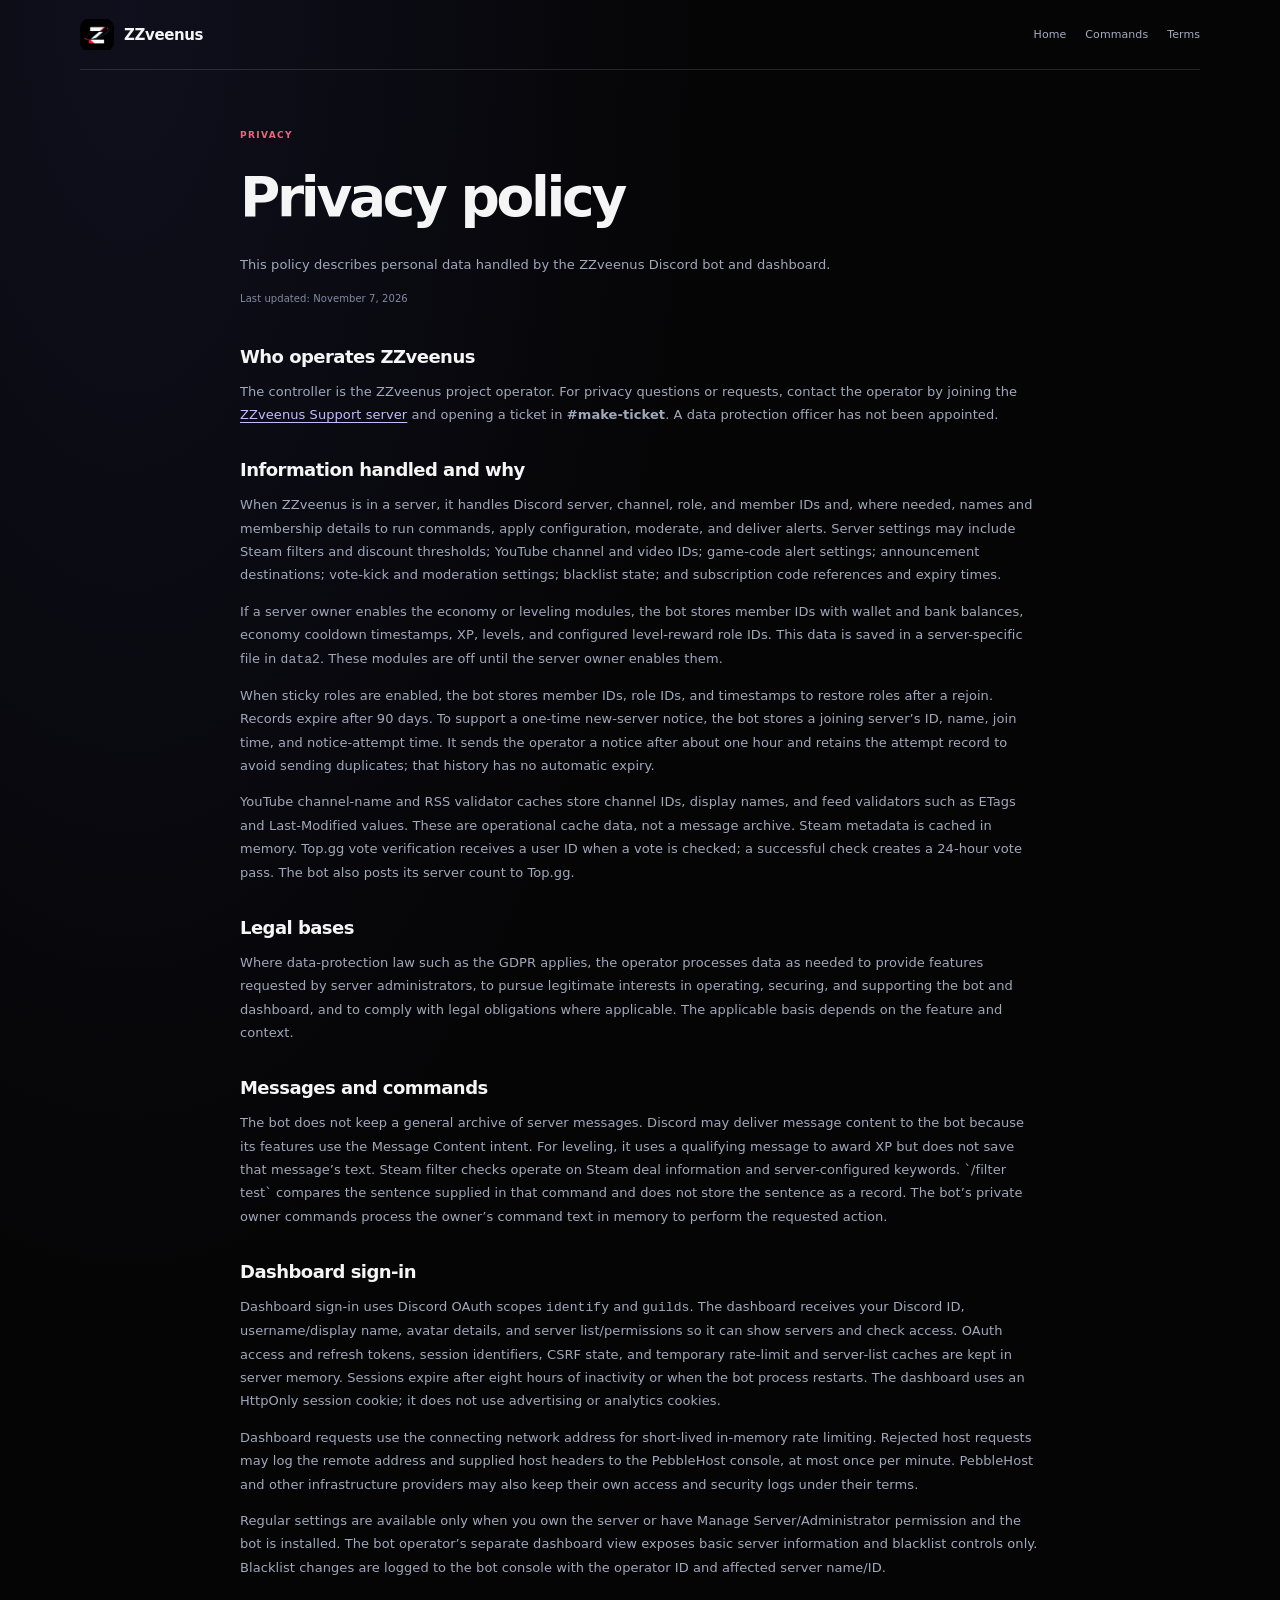
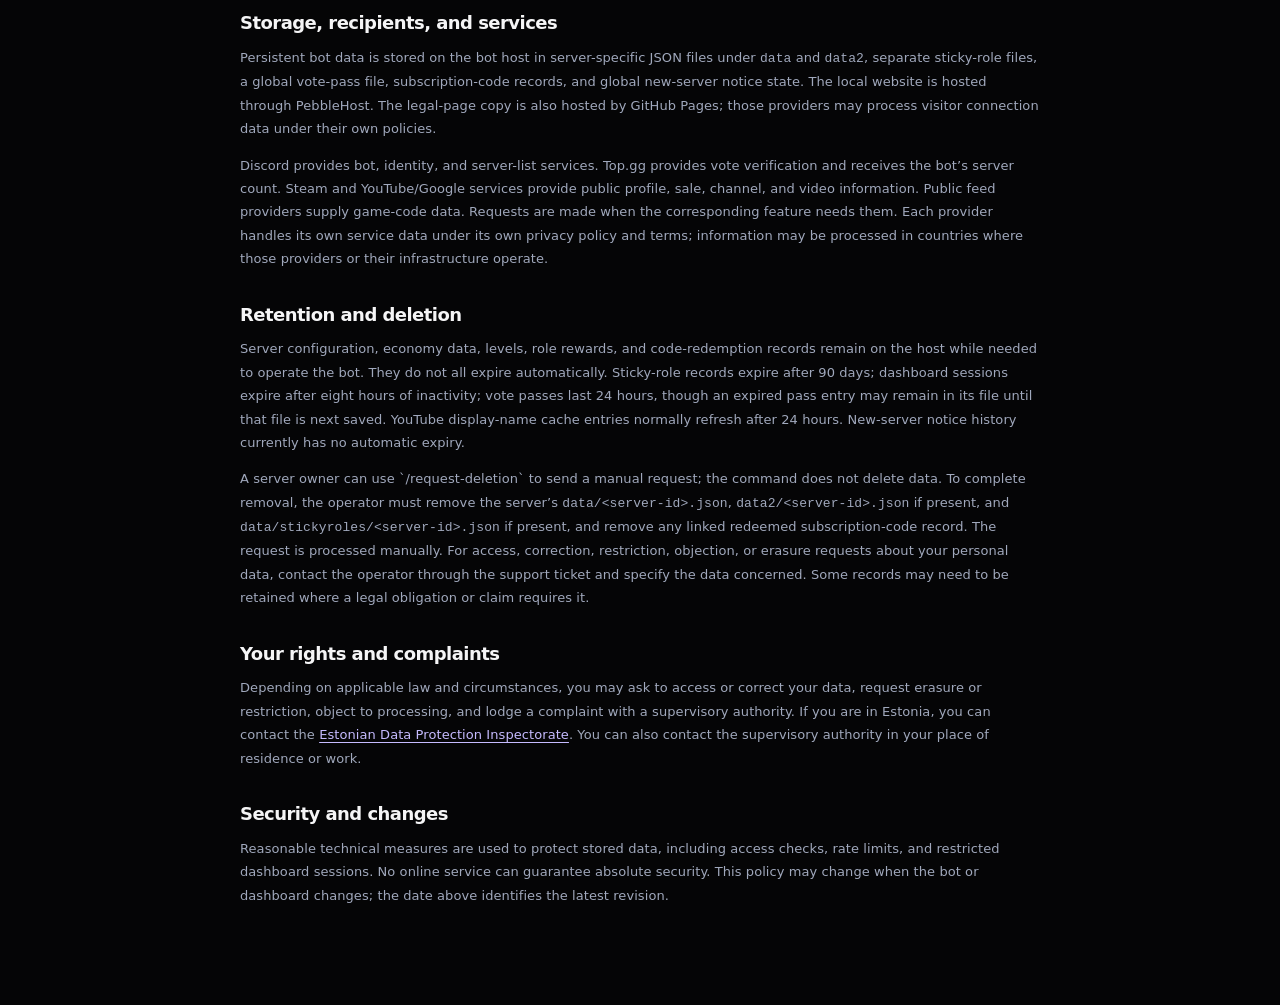
==== commit 5d37c6ab: "Update privacy policy and terms" ====
--- a/privacy.html
+++ b/privacy.html
@@ -6,34 +6,39 @@
   <meta name="theme-color" content="#08090b">
   <meta name="description" content="What information ZZveenus and its dashboard handle, and how it is used.">
   <title>Privacy — ZZveenus</title>
-  <link rel="icon" href="/zzveenus.png?v=2" type="image/png">
+  <link rel="canonical" href="https://zveenus.github.io/ZZveenus/privacy.html">
+  <link rel="icon" href="zzveenus.png" type="image/png">
   <link rel="stylesheet" href="site.css">
 </head>
 <body class="doc-page">
   <header class="doc-header"><a class="brand" href="index.html" aria-label="ZZveenus home"><img class="brand-logo" src="zzveenus.png" alt="" onerror="this.hidden=true"><span>ZZveenus</span></a><nav class="doc-nav" aria-label="Page navigation"><a href="index.html">Home</a><a href="https://zzveenus.duckdns.org/commands">Commands</a><a href="terms.html">Terms</a></nav></header>
   <main class="doc-shell legal-content">
-    <section class="doc-lead"><div class="eyebrow">PRIVACY</div><h1>Privacy policy</h1><p>This page explains what ZZveenus handles when it runs in Discord and when you sign in to use the web dashboard.</p><p class="last-updated">Last updated: October 25, 2026</p></section>
-    <h2>Information used by the bot</h2>
-    <p>ZZveenus processes Discord server and member identifiers needed to run commands and features. Depending on the features a server uses, its configuration can include channel and role IDs, Steam discount and keyword-filter settings, tracked YouTube channel and video IDs, game-code alert settings, moderation and vote-kick settings, announcement settings, whether sticky roles are enabled, and the server blacklist setting.</p>
-    <p>When sticky roles are enabled, ZZveenus stores member IDs, role IDs, and timestamps needed to restore eligible roles if a person rejoins. Sticky-role records are stored separately from a server’s main configuration and are pruned after 90 days.</p>
-    <p>The bot also stores temporary Top.gg vote-pass information for bulk role actions. This includes a Discord user ID and the pass expiration time.</p>
-    <h2>Messages and command content</h2>
-    <p>ZZveenus does not save a general archive of server messages. The Steam keyword filter checks Steam sale text against the server’s configured keywords. `/filter test` checks the sentence you submit against those keywords to report whether it matches.</p>
-    <p>The bot has a private-message command listener for its owner account. Content handled by that listener is held in temporary process memory for the relevant interaction; this site policy does not describe it as a general message-logging feature.</p>
-    <h2>Dashboard sign-in and access</h2>
-    <p>The dashboard uses Discord OAuth sign-in with the identity and server-list access needed to identify you and servers you belong to. While signed in, the dashboard keeps your Discord user identifier, display details, OAuth credentials, and security tokens in temporary server memory. Sessions expire after eight hours without activity, and a bot process restart clears them. OAuth flow state, rate-limit counters, and short-lived server-list caches are also held in memory.</p>
-    <p>For regular server settings, the dashboard checks that ZZveenus is in the server and your Discord account owns it or has Manage Server or Administrator permission. The bot owner account has a separate restricted view across all bot servers and saved blacklisted servers. That view only exposes basic server information and the blacklist control; it does not expose other server settings. Each blacklist save runs the bot’s blacklist check immediately and is logged to the bot console with the owner account ID, server name and ID, and blacklist state.</p>
-    <h2>Where information is stored</h2>
-    <p>Bot configuration is stored as server-specific files on the bot host. Sticky-role data and temporary vote-pass records use separate files. Server owners can use `/request-deletion` to ask the bot owner to remove the main configuration file; this request is reviewed and carried out manually, not automatically. Sticky-role data is a separate file, so mention it in your support ticket if you also want that file removed.</p>
-    <h2>Service providers and external requests</h2>
-    <p>Operating the bot and dashboard involves Discord for login and bot services, Top.gg for vote verification, Steam services for public profile and sale information, YouTube services for channel/video information, and public game-code feed providers for code alerts. Requests to those services are made when a corresponding feature needs them. Their own privacy policies and service terms apply to information they process.</p>
-    <h2>Retention and security</h2>
-    <p>Configuration is kept while it is needed to provide the bot’s features or until the bot owner removes it. Dashboard sessions and other temporary authentication state are held in memory and expire as described above. Reasonable technical protections are used, but no internet service can promise absolute security.</p>
-    <h2>Your choices and questions</h2>
-    <p>Server administrators can change supported settings with bot commands or the dashboard, and can disable supported features. To ask about a server’s data or request its removal, join the <a href="https://discord.com/invite/rjfcsgmcDd">support server</a> and open a ticket in <b>#make-ticket</b>. Only a server owner can submit `/request-deletion`.</p>
-    <h2>Changes to this policy</h2>
-    <p>This policy may be updated when the bot or dashboard changes. The date at the top indicates the latest revision.</p>
+    <section class="doc-lead"><div class="eyebrow">PRIVACY</div><h1>Privacy policy</h1><p>This policy describes personal data handled by the ZZveenus Discord bot and dashboard.</p><p class="last-updated">Last updated: November 7, 2026</p></section>
+    <h2>Who operates ZZveenus</h2>
+    <p>The controller is the ZZveenus project operator. For privacy questions or requests, contact the operator by joining the <a href="https://discord.com/invite/rjfcsgmcDd">ZZveenus Support server</a> and opening a ticket in <b>#make-ticket</b>. A data protection officer has not been appointed.</p>
+    <h2>Information handled and why</h2>
+    <p>When ZZveenus is in a server, it handles Discord server, channel, role, and member IDs and, where needed, names and membership details to run commands, apply configuration, moderate, and deliver alerts. Server settings may include Steam filters and discount thresholds; YouTube channel and video IDs; game-code alert settings; announcement destinations; vote-kick and moderation settings; blacklist state; and subscription code references and expiry times.</p>
+    <p>If a server owner enables the economy or leveling modules, the bot stores member IDs with wallet and bank balances, economy cooldown timestamps, XP, levels, and configured level-reward role IDs. This data is saved in a server-specific file in <code>data2</code>. These modules are off until the server owner enables them.</p>
+    <p>When sticky roles are enabled, the bot stores member IDs, role IDs, and timestamps to restore roles after a rejoin. Records expire after 90 days. To support a one-time new-server notice, the bot stores a joining server’s ID, name, join time, and notice-attempt time. It sends the operator a notice after about one hour and retains the attempt record to avoid sending duplicates; that history has no automatic expiry.</p>
+    <p>YouTube channel-name and RSS validator caches store channel IDs, display names, and feed validators such as ETags and Last-Modified values. These are operational cache data, not a message archive. Steam metadata is cached in memory. Top.gg vote verification receives a user ID when a vote is checked; a successful check creates a 24-hour vote pass. The bot also posts its server count to Top.gg.</p>
+    <h2>Legal bases</h2>
+    <p>Where data-protection law such as the GDPR applies, the operator processes data as needed to provide features requested by server administrators, to pursue legitimate interests in operating, securing, and supporting the bot and dashboard, and to comply with legal obligations where applicable. The applicable basis depends on the feature and context.</p>
+    <h2>Messages and commands</h2>
+    <p>The bot does not keep a general archive of server messages. Discord may deliver message content to the bot because its features use the Message Content intent. For leveling, it uses a qualifying message to award XP but does not save that message’s text. Steam filter checks operate on Steam deal information and server-configured keywords. `/filter test` compares the sentence supplied in that command and does not store the sentence as a record. The bot’s private owner commands process the owner’s command text in memory to perform the requested action.</p>
+    <h2>Dashboard sign-in</h2>
+    <p>Dashboard sign-in uses Discord OAuth scopes <code>identify</code> and <code>guilds</code>. The dashboard receives your Discord ID, username/display name, avatar details, and server list/permissions so it can show servers and check access. OAuth access and refresh tokens, session identifiers, CSRF state, and temporary rate-limit and server-list caches are kept in server memory. Sessions expire after eight hours of inactivity or when the bot process restarts. The dashboard uses an HttpOnly session cookie; it does not use advertising or analytics cookies.</p>
+    <p>Dashboard requests use the connecting network address for short-lived in-memory rate limiting. Rejected host requests may log the remote address and supplied host headers to the PebbleHost console, at most once per minute. PebbleHost and other infrastructure providers may also keep their own access and security logs under their terms.</p>
+    <p>Regular settings are available only when you own the server or have Manage Server/Administrator permission and the bot is installed. The bot operator’s separate dashboard view exposes basic server information and blacklist controls only. Blacklist changes are logged to the bot console with the operator ID and affected server name/ID.</p>
+    <h2>Storage, recipients, and services</h2>
+    <p>Persistent bot data is stored on the bot host in server-specific JSON files under <code>data</code> and <code>data2</code>, separate sticky-role files, a global vote-pass file, subscription-code records, and global new-server notice state. The local website is hosted through PebbleHost. The legal-page copy is also hosted by GitHub Pages; those providers may process visitor connection data under their own policies.</p>
+    <p>Discord provides bot, identity, and server-list services. Top.gg provides vote verification and receives the bot’s server count. Steam and YouTube/Google services provide public profile, sale, channel, and video information. Public feed providers supply game-code data. Requests are made when the corresponding feature needs them. Each provider handles its own service data under its own privacy policy and terms; information may be processed in countries where those providers or their infrastructure operate.</p>
+    <h2>Retention and deletion</h2>
+    <p>Server configuration, economy data, levels, role rewards, and code-redemption records remain on the host while needed to operate the bot. They do not all expire automatically. Sticky-role records expire after 90 days; dashboard sessions expire after eight hours of inactivity; vote passes last 24 hours, though an expired pass entry may remain in its file until that file is next saved. YouTube display-name cache entries normally refresh after 24 hours. New-server notice history currently has no automatic expiry.</p>
+    <p>A server owner can use `/request-deletion` to send a manual request; the command does not delete data. To complete removal, the operator must remove the server’s <code>data/&lt;server-id&gt;.json</code>, <code>data2/&lt;server-id&gt;.json</code> if present, and <code>data/stickyroles/&lt;server-id&gt;.json</code> if present, and remove any linked redeemed subscription-code record. The request is processed manually. For access, correction, restriction, objection, or erasure requests about your personal data, contact the operator through the support ticket and specify the data concerned. Some records may need to be retained where a legal obligation or claim requires it.</p>
+    <h2>Your rights and complaints</h2>
+    <p>Depending on applicable law and circumstances, you may ask to access or correct your data, request erasure or restriction, object to processing, and lodge a complaint with a supervisory authority. If you are in Estonia, you can contact the <a href="https://www.aki.ee/en/guidelines-legislation/how-can-we-help-foreign-persons-and-authorities">Estonian Data Protection Inspectorate</a>. You can also contact the supervisory authority in your place of residence or work.</p>
+    <h2>Security and changes</h2>
+    <p>Reasonable technical measures are used to protect stored data, including access checks, rate limits, and restricted dashboard sessions. No online service can guarantee absolute security. This policy may change when the bot or dashboard changes; the date above identifies the latest revision.</p>
   </main>
 </body>
 </html>
-
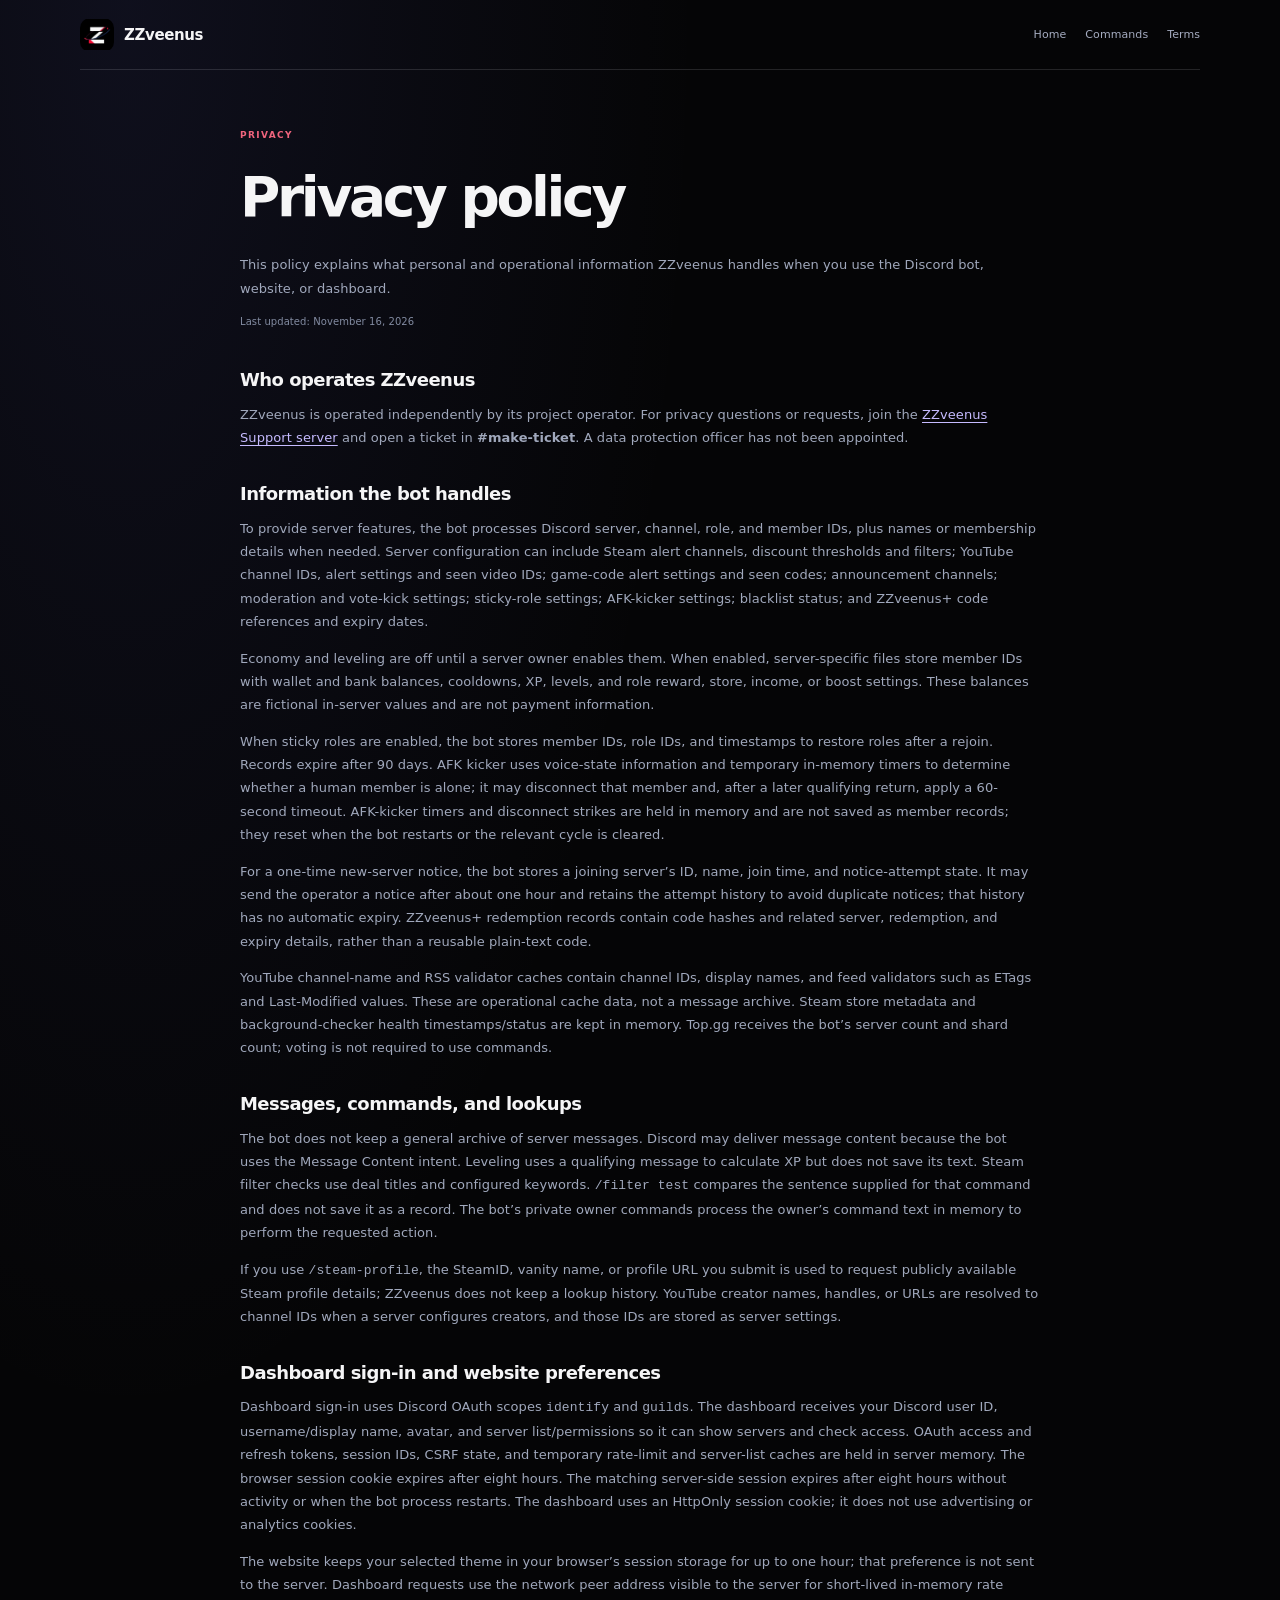
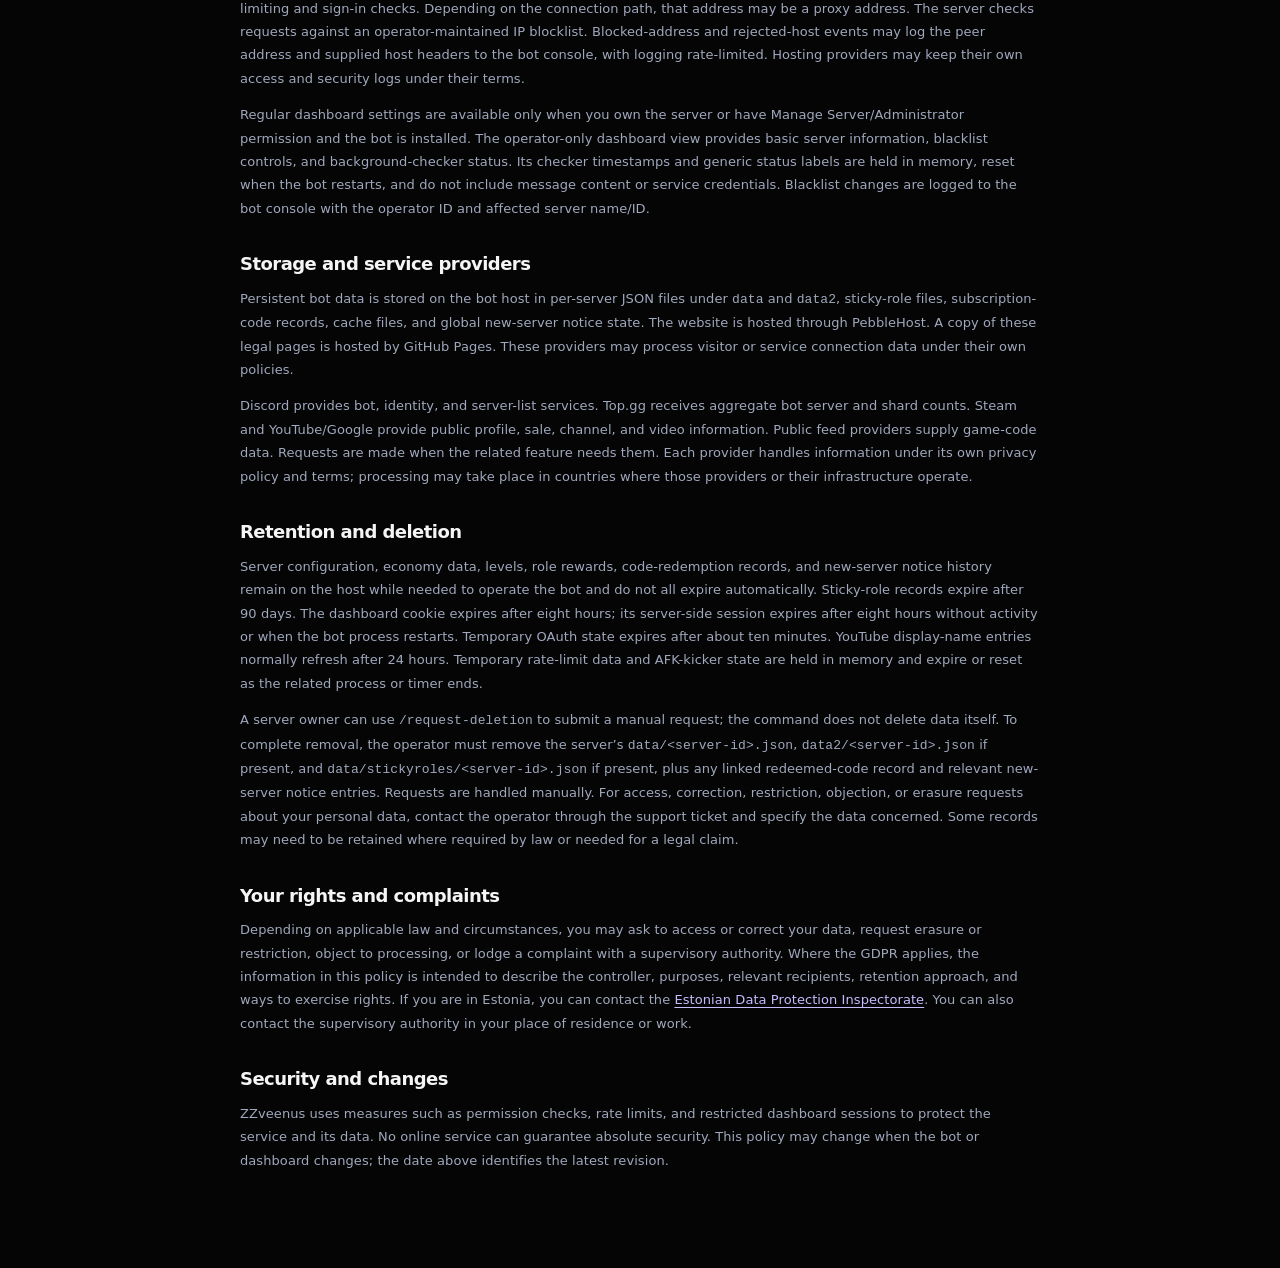
==== commit 9c13259a: "Update privacy policy and terms" ====
--- a/privacy.html
+++ b/privacy.html
@@ -13,32 +13,32 @@
 <body class="doc-page">
   <header class="doc-header"><a class="brand" href="index.html" aria-label="ZZveenus home"><img class="brand-logo" src="zzveenus.png" alt="" onerror="this.hidden=true"><span>ZZveenus</span></a><nav class="doc-nav" aria-label="Page navigation"><a href="index.html">Home</a><a href="https://zzveenus.duckdns.org/commands">Commands</a><a href="terms.html">Terms</a></nav></header>
   <main class="doc-shell legal-content">
-    <section class="doc-lead"><div class="eyebrow">PRIVACY</div><h1>Privacy policy</h1><p>This policy describes personal data handled by the ZZveenus Discord bot and dashboard.</p><p class="last-updated">Last updated: November 7, 2026</p></section>
+    <section class="doc-lead"><div class="eyebrow">PRIVACY</div><h1>Privacy policy</h1><p>This policy explains what personal and operational information ZZveenus handles when you use the Discord bot, website, or dashboard.</p><p class="last-updated">Last updated: November 16, 2026</p></section>
     <h2>Who operates ZZveenus</h2>
-    <p>The controller is the ZZveenus project operator. For privacy questions or requests, contact the operator by joining the <a href="https://discord.com/invite/rjfcsgmcDd">ZZveenus Support server</a> and opening a ticket in <b>#make-ticket</b>. A data protection officer has not been appointed.</p>
-    <h2>Information handled and why</h2>
-    <p>When ZZveenus is in a server, it handles Discord server, channel, role, and member IDs and, where needed, names and membership details to run commands, apply configuration, moderate, and deliver alerts. Server settings may include Steam filters and discount thresholds; YouTube channel and video IDs; game-code alert settings; announcement destinations; vote-kick and moderation settings; blacklist state; and subscription code references and expiry times.</p>
-    <p>If a server owner enables the economy or leveling modules, the bot stores member IDs with wallet and bank balances, economy cooldown timestamps, XP, levels, and configured level-reward role IDs. This data is saved in a server-specific file in <code>data2</code>. These modules are off until the server owner enables them.</p>
-    <p>When sticky roles are enabled, the bot stores member IDs, role IDs, and timestamps to restore roles after a rejoin. Records expire after 90 days. To support a one-time new-server notice, the bot stores a joining server’s ID, name, join time, and notice-attempt time. It sends the operator a notice after about one hour and retains the attempt record to avoid sending duplicates; that history has no automatic expiry.</p>
-    <p>YouTube channel-name and RSS validator caches store channel IDs, display names, and feed validators such as ETags and Last-Modified values. These are operational cache data, not a message archive. Steam metadata is cached in memory. Top.gg vote verification receives a user ID when a vote is checked; a successful check creates a 24-hour vote pass. The bot also posts its server count to Top.gg.</p>
-    <h2>Legal bases</h2>
-    <p>Where data-protection law such as the GDPR applies, the operator processes data as needed to provide features requested by server administrators, to pursue legitimate interests in operating, securing, and supporting the bot and dashboard, and to comply with legal obligations where applicable. The applicable basis depends on the feature and context.</p>
-    <h2>Messages and commands</h2>
-    <p>The bot does not keep a general archive of server messages. Discord may deliver message content to the bot because its features use the Message Content intent. For leveling, it uses a qualifying message to award XP but does not save that message’s text. Steam filter checks operate on Steam deal information and server-configured keywords. `/filter test` compares the sentence supplied in that command and does not store the sentence as a record. The bot’s private owner commands process the owner’s command text in memory to perform the requested action.</p>
-    <h2>Dashboard sign-in</h2>
-    <p>Dashboard sign-in uses Discord OAuth scopes <code>identify</code> and <code>guilds</code>. The dashboard receives your Discord ID, username/display name, avatar details, and server list/permissions so it can show servers and check access. OAuth access and refresh tokens, session identifiers, CSRF state, and temporary rate-limit and server-list caches are kept in server memory. Sessions expire after eight hours of inactivity or when the bot process restarts. The dashboard uses an HttpOnly session cookie; it does not use advertising or analytics cookies.</p>
-    <p>Dashboard requests use the connecting network address for short-lived in-memory rate limiting. Rejected host requests may log the remote address and supplied host headers to the PebbleHost console, at most once per minute. PebbleHost and other infrastructure providers may also keep their own access and security logs under their terms.</p>
-    <p>Regular settings are available only when you own the server or have Manage Server/Administrator permission and the bot is installed. The bot operator’s separate dashboard view exposes basic server information and blacklist controls only. Blacklist changes are logged to the bot console with the operator ID and affected server name/ID.</p>
-    <h2>Storage, recipients, and services</h2>
-    <p>Persistent bot data is stored on the bot host in server-specific JSON files under <code>data</code> and <code>data2</code>, separate sticky-role files, a global vote-pass file, subscription-code records, and global new-server notice state. The local website is hosted through PebbleHost. The legal-page copy is also hosted by GitHub Pages; those providers may process visitor connection data under their own policies.</p>
-    <p>Discord provides bot, identity, and server-list services. Top.gg provides vote verification and receives the bot’s server count. Steam and YouTube/Google services provide public profile, sale, channel, and video information. Public feed providers supply game-code data. Requests are made when the corresponding feature needs them. Each provider handles its own service data under its own privacy policy and terms; information may be processed in countries where those providers or their infrastructure operate.</p>
+    <p>ZZveenus is operated independently by its project operator. For privacy questions or requests, join the <a href="https://discord.com/invite/rjfcsgmcDd">ZZveenus Support server</a> and open a ticket in <b>#make-ticket</b>. A data protection officer has not been appointed.</p>
+    <h2>Information the bot handles</h2>
+    <p>To provide server features, the bot processes Discord server, channel, role, and member IDs, plus names or membership details when needed. Server configuration can include Steam alert channels, discount thresholds and filters; YouTube channel IDs, alert settings and seen video IDs; game-code alert settings and seen codes; announcement channels; moderation and vote-kick settings; sticky-role settings; AFK-kicker settings; blacklist status; and ZZveenus+ code references and expiry dates.</p>
+    <p>Economy and leveling are off until a server owner enables them. When enabled, server-specific files store member IDs with wallet and bank balances, cooldowns, XP, levels, and role reward, store, income, or boost settings. These balances are fictional in-server values and are not payment information.</p>
+    <p>When sticky roles are enabled, the bot stores member IDs, role IDs, and timestamps to restore roles after a rejoin. Records expire after 90 days. AFK kicker uses voice-state information and temporary in-memory timers to determine whether a human member is alone; it may disconnect that member and, after a later qualifying return, apply a 60-second timeout. AFK-kicker timers and disconnect strikes are held in memory and are not saved as member records; they reset when the bot restarts or the relevant cycle is cleared.</p>
+    <p>For a one-time new-server notice, the bot stores a joining server’s ID, name, join time, and notice-attempt state. It may send the operator a notice after about one hour and retains the attempt history to avoid duplicate notices; that history has no automatic expiry. ZZveenus+ redemption records contain code hashes and related server, redemption, and expiry details, rather than a reusable plain-text code.</p>
+    <p>YouTube channel-name and RSS validator caches contain channel IDs, display names, and feed validators such as ETags and Last-Modified values. These are operational cache data, not a message archive. Steam store metadata and background-checker health timestamps/status are kept in memory. Top.gg receives the bot’s server count and shard count; voting is not required to use commands.</p>
+    <h2>Messages, commands, and lookups</h2>
+    <p>The bot does not keep a general archive of server messages. Discord may deliver message content because the bot uses the Message Content intent. Leveling uses a qualifying message to calculate XP but does not save its text. Steam filter checks use deal titles and configured keywords. <code>/filter test</code> compares the sentence supplied for that command and does not save it as a record. The bot’s private owner commands process the owner’s command text in memory to perform the requested action.</p>
+    <p>If you use <code>/steam-profile</code>, the SteamID, vanity name, or profile URL you submit is used to request publicly available Steam profile details; ZZveenus does not keep a lookup history. YouTube creator names, handles, or URLs are resolved to channel IDs when a server configures creators, and those IDs are stored as server settings.</p>
+    <h2>Dashboard sign-in and website preferences</h2>
+    <p>Dashboard sign-in uses Discord OAuth scopes <code>identify</code> and <code>guilds</code>. The dashboard receives your Discord user ID, username/display name, avatar, and server list/permissions so it can show servers and check access. OAuth access and refresh tokens, session IDs, CSRF state, and temporary rate-limit and server-list caches are held in server memory. The browser session cookie expires after eight hours. The matching server-side session expires after eight hours without activity or when the bot process restarts. The dashboard uses an HttpOnly session cookie; it does not use advertising or analytics cookies.</p>
+    <p>The website keeps your selected theme in your browser’s session storage for up to one hour; that preference is not sent to the server. Dashboard requests use the network peer address visible to the server for short-lived in-memory rate limiting and sign-in checks. Depending on the connection path, that address may be a proxy address. The server checks requests against an operator-maintained IP blocklist. Blocked-address and rejected-host events may log the peer address and supplied host headers to the bot console, with logging rate-limited. Hosting providers may keep their own access and security logs under their terms.</p>
+    <p>Regular dashboard settings are available only when you own the server or have Manage Server/Administrator permission and the bot is installed. The operator-only dashboard view provides basic server information, blacklist controls, and background-checker status. Its checker timestamps and generic status labels are held in memory, reset when the bot restarts, and do not include message content or service credentials. Blacklist changes are logged to the bot console with the operator ID and affected server name/ID.</p>
+    <h2>Storage and service providers</h2>
+    <p>Persistent bot data is stored on the bot host in per-server JSON files under <code>data</code> and <code>data2</code>, sticky-role files, subscription-code records, cache files, and global new-server notice state. The website is hosted through PebbleHost. A copy of these legal pages is hosted by GitHub Pages. These providers may process visitor or service connection data under their own policies.</p>
+    <p>Discord provides bot, identity, and server-list services. Top.gg receives aggregate bot server and shard counts. Steam and YouTube/Google provide public profile, sale, channel, and video information. Public feed providers supply game-code data. Requests are made when the related feature needs them. Each provider handles information under its own privacy policy and terms; processing may take place in countries where those providers or their infrastructure operate.</p>
     <h2>Retention and deletion</h2>
-    <p>Server configuration, economy data, levels, role rewards, and code-redemption records remain on the host while needed to operate the bot. They do not all expire automatically. Sticky-role records expire after 90 days; dashboard sessions expire after eight hours of inactivity; vote passes last 24 hours, though an expired pass entry may remain in its file until that file is next saved. YouTube display-name cache entries normally refresh after 24 hours. New-server notice history currently has no automatic expiry.</p>
-    <p>A server owner can use `/request-deletion` to send a manual request; the command does not delete data. To complete removal, the operator must remove the server’s <code>data/&lt;server-id&gt;.json</code>, <code>data2/&lt;server-id&gt;.json</code> if present, and <code>data/stickyroles/&lt;server-id&gt;.json</code> if present, and remove any linked redeemed subscription-code record. The request is processed manually. For access, correction, restriction, objection, or erasure requests about your personal data, contact the operator through the support ticket and specify the data concerned. Some records may need to be retained where a legal obligation or claim requires it.</p>
+    <p>Server configuration, economy data, levels, role rewards, code-redemption records, and new-server notice history remain on the host while needed to operate the bot and do not all expire automatically. Sticky-role records expire after 90 days. The dashboard cookie expires after eight hours; its server-side session expires after eight hours without activity or when the bot process restarts. Temporary OAuth state expires after about ten minutes. YouTube display-name entries normally refresh after 24 hours. Temporary rate-limit data and AFK-kicker state are held in memory and expire or reset as the related process or timer ends.</p>
+    <p>A server owner can use <code>/request-deletion</code> to submit a manual request; the command does not delete data itself. To complete removal, the operator must remove the server’s <code>data/&lt;server-id&gt;.json</code>, <code>data2/&lt;server-id&gt;.json</code> if present, and <code>data/stickyroles/&lt;server-id&gt;.json</code> if present, plus any linked redeemed-code record and relevant new-server notice entries. Requests are handled manually. For access, correction, restriction, objection, or erasure requests about your personal data, contact the operator through the support ticket and specify the data concerned. Some records may need to be retained where required by law or needed for a legal claim.</p>
     <h2>Your rights and complaints</h2>
-    <p>Depending on applicable law and circumstances, you may ask to access or correct your data, request erasure or restriction, object to processing, and lodge a complaint with a supervisory authority. If you are in Estonia, you can contact the <a href="https://www.aki.ee/en/guidelines-legislation/how-can-we-help-foreign-persons-and-authorities">Estonian Data Protection Inspectorate</a>. You can also contact the supervisory authority in your place of residence or work.</p>
+    <p>Depending on applicable law and circumstances, you may ask to access or correct your data, request erasure or restriction, object to processing, or lodge a complaint with a supervisory authority. Where the GDPR applies, the information in this policy is intended to describe the controller, purposes, relevant recipients, retention approach, and ways to exercise rights. If you are in Estonia, you can contact the <a href="https://www.aki.ee/en/guidelines-legislation/how-can-we-help-foreign-persons-and-authorities">Estonian Data Protection Inspectorate</a>. You can also contact the supervisory authority in your place of residence or work.</p>
     <h2>Security and changes</h2>
-    <p>Reasonable technical measures are used to protect stored data, including access checks, rate limits, and restricted dashboard sessions. No online service can guarantee absolute security. This policy may change when the bot or dashboard changes; the date above identifies the latest revision.</p>
+    <p>ZZveenus uses measures such as permission checks, rate limits, and restricted dashboard sessions to protect the service and its data. No online service can guarantee absolute security. This policy may change when the bot or dashboard changes; the date above identifies the latest revision.</p>
   </main>
 </body>
 </html>
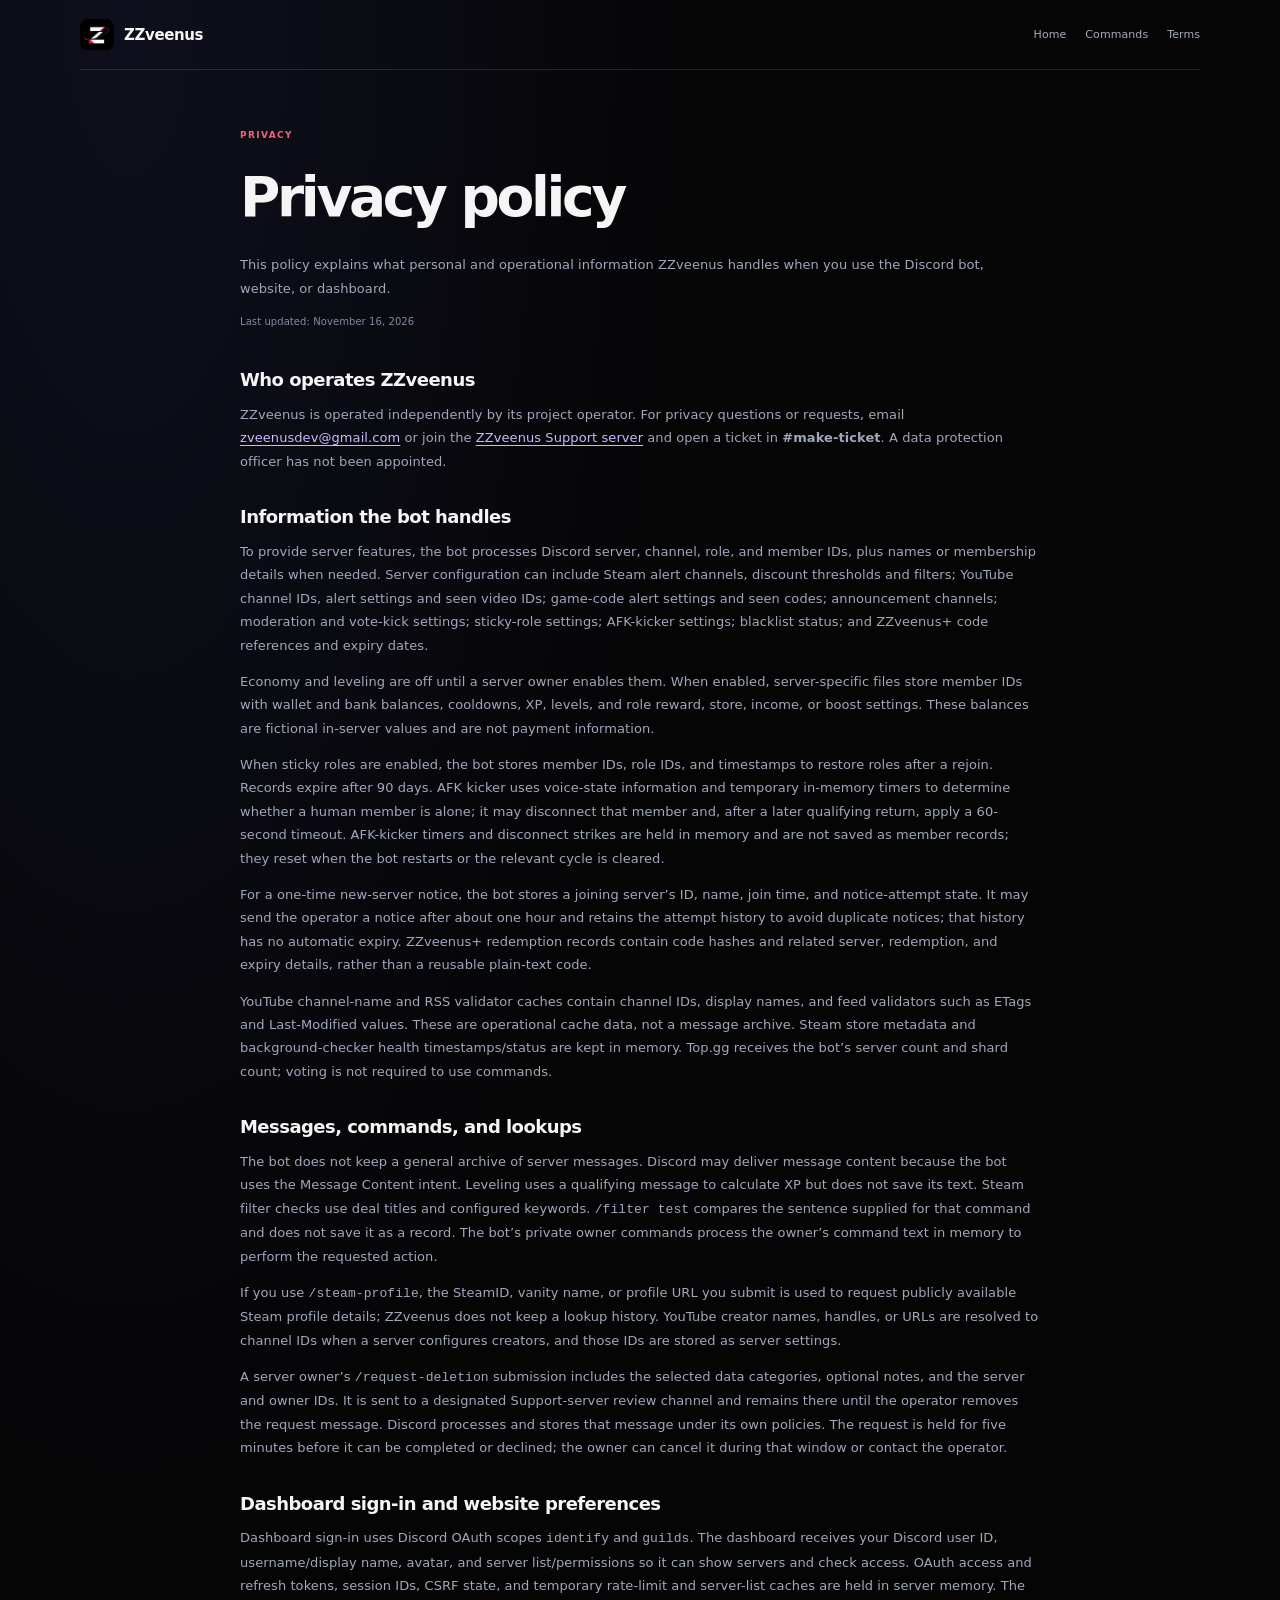
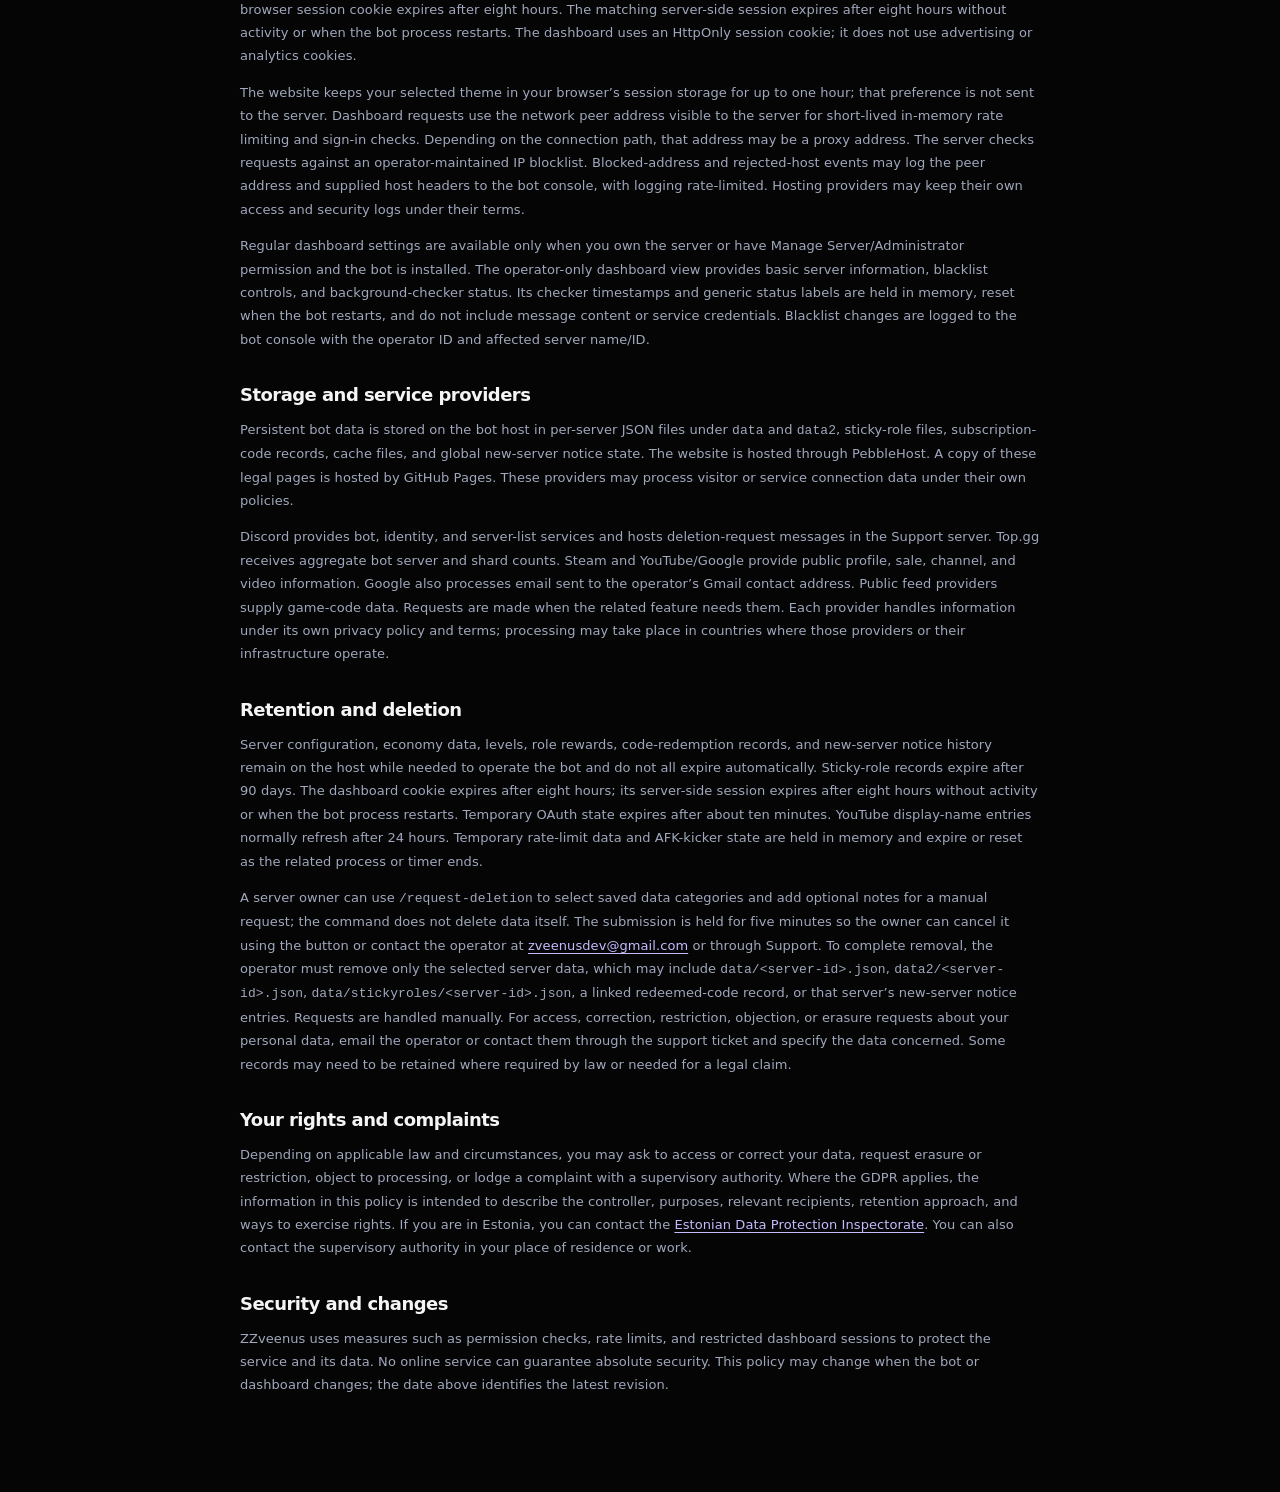
==== commit 7758b317: "Update deletion request and contact policies" ====
--- a/privacy.html
+++ b/privacy.html
@@ -15,7 +15,7 @@
   <main class="doc-shell legal-content">
     <section class="doc-lead"><div class="eyebrow">PRIVACY</div><h1>Privacy policy</h1><p>This policy explains what personal and operational information ZZveenus handles when you use the Discord bot, website, or dashboard.</p><p class="last-updated">Last updated: November 16, 2026</p></section>
     <h2>Who operates ZZveenus</h2>
-    <p>ZZveenus is operated independently by its project operator. For privacy questions or requests, join the <a href="https://discord.com/invite/rjfcsgmcDd">ZZveenus Support server</a> and open a ticket in <b>#make-ticket</b>. A data protection officer has not been appointed.</p>
+    <p>ZZveenus is operated independently by its project operator. For privacy questions or requests, email <a href="mailto:zveenusdev@gmail.com">zveenusdev@gmail.com</a> or join the <a href="https://discord.com/invite/rjfcsgmcDd">ZZveenus Support server</a> and open a ticket in <b>#make-ticket</b>. A data protection officer has not been appointed.</p>
     <h2>Information the bot handles</h2>
     <p>To provide server features, the bot processes Discord server, channel, role, and member IDs, plus names or membership details when needed. Server configuration can include Steam alert channels, discount thresholds and filters; YouTube channel IDs, alert settings and seen video IDs; game-code alert settings and seen codes; announcement channels; moderation and vote-kick settings; sticky-role settings; AFK-kicker settings; blacklist status; and ZZveenus+ code references and expiry dates.</p>
     <p>Economy and leveling are off until a server owner enables them. When enabled, server-specific files store member IDs with wallet and bank balances, cooldowns, XP, levels, and role reward, store, income, or boost settings. These balances are fictional in-server values and are not payment information.</p>
@@ -25,16 +25,17 @@
     <h2>Messages, commands, and lookups</h2>
     <p>The bot does not keep a general archive of server messages. Discord may deliver message content because the bot uses the Message Content intent. Leveling uses a qualifying message to calculate XP but does not save its text. Steam filter checks use deal titles and configured keywords. <code>/filter test</code> compares the sentence supplied for that command and does not save it as a record. The bot’s private owner commands process the owner’s command text in memory to perform the requested action.</p>
     <p>If you use <code>/steam-profile</code>, the SteamID, vanity name, or profile URL you submit is used to request publicly available Steam profile details; ZZveenus does not keep a lookup history. YouTube creator names, handles, or URLs are resolved to channel IDs when a server configures creators, and those IDs are stored as server settings.</p>
+    <p>A server owner’s <code>/request-deletion</code> submission includes the selected data categories, optional notes, and the server and owner IDs. It is sent to a designated Support-server review channel and remains there until the operator removes the request message. Discord processes and stores that message under its own policies. The request is held for five minutes before it can be completed or declined; the owner can cancel it during that window or contact the operator.</p>
     <h2>Dashboard sign-in and website preferences</h2>
     <p>Dashboard sign-in uses Discord OAuth scopes <code>identify</code> and <code>guilds</code>. The dashboard receives your Discord user ID, username/display name, avatar, and server list/permissions so it can show servers and check access. OAuth access and refresh tokens, session IDs, CSRF state, and temporary rate-limit and server-list caches are held in server memory. The browser session cookie expires after eight hours. The matching server-side session expires after eight hours without activity or when the bot process restarts. The dashboard uses an HttpOnly session cookie; it does not use advertising or analytics cookies.</p>
     <p>The website keeps your selected theme in your browser’s session storage for up to one hour; that preference is not sent to the server. Dashboard requests use the network peer address visible to the server for short-lived in-memory rate limiting and sign-in checks. Depending on the connection path, that address may be a proxy address. The server checks requests against an operator-maintained IP blocklist. Blocked-address and rejected-host events may log the peer address and supplied host headers to the bot console, with logging rate-limited. Hosting providers may keep their own access and security logs under their terms.</p>
     <p>Regular dashboard settings are available only when you own the server or have Manage Server/Administrator permission and the bot is installed. The operator-only dashboard view provides basic server information, blacklist controls, and background-checker status. Its checker timestamps and generic status labels are held in memory, reset when the bot restarts, and do not include message content or service credentials. Blacklist changes are logged to the bot console with the operator ID and affected server name/ID.</p>
     <h2>Storage and service providers</h2>
     <p>Persistent bot data is stored on the bot host in per-server JSON files under <code>data</code> and <code>data2</code>, sticky-role files, subscription-code records, cache files, and global new-server notice state. The website is hosted through PebbleHost. A copy of these legal pages is hosted by GitHub Pages. These providers may process visitor or service connection data under their own policies.</p>
-    <p>Discord provides bot, identity, and server-list services. Top.gg receives aggregate bot server and shard counts. Steam and YouTube/Google provide public profile, sale, channel, and video information. Public feed providers supply game-code data. Requests are made when the related feature needs them. Each provider handles information under its own privacy policy and terms; processing may take place in countries where those providers or their infrastructure operate.</p>
+    <p>Discord provides bot, identity, and server-list services and hosts deletion-request messages in the Support server. Top.gg receives aggregate bot server and shard counts. Steam and YouTube/Google provide public profile, sale, channel, and video information. Google also processes email sent to the operator’s Gmail contact address. Public feed providers supply game-code data. Requests are made when the related feature needs them. Each provider handles information under its own privacy policy and terms; processing may take place in countries where those providers or their infrastructure operate.</p>
     <h2>Retention and deletion</h2>
     <p>Server configuration, economy data, levels, role rewards, code-redemption records, and new-server notice history remain on the host while needed to operate the bot and do not all expire automatically. Sticky-role records expire after 90 days. The dashboard cookie expires after eight hours; its server-side session expires after eight hours without activity or when the bot process restarts. Temporary OAuth state expires after about ten minutes. YouTube display-name entries normally refresh after 24 hours. Temporary rate-limit data and AFK-kicker state are held in memory and expire or reset as the related process or timer ends.</p>
-    <p>A server owner can use <code>/request-deletion</code> to submit a manual request; the command does not delete data itself. To complete removal, the operator must remove the server’s <code>data/&lt;server-id&gt;.json</code>, <code>data2/&lt;server-id&gt;.json</code> if present, and <code>data/stickyroles/&lt;server-id&gt;.json</code> if present, plus any linked redeemed-code record and relevant new-server notice entries. Requests are handled manually. For access, correction, restriction, objection, or erasure requests about your personal data, contact the operator through the support ticket and specify the data concerned. Some records may need to be retained where required by law or needed for a legal claim.</p>
+    <p>A server owner can use <code>/request-deletion</code> to select saved data categories and add optional notes for a manual request; the command does not delete data itself. The submission is held for five minutes so the owner can cancel it using the button or contact the operator at <a href="mailto:zveenusdev@gmail.com">zveenusdev@gmail.com</a> or through Support. To complete removal, the operator must remove only the selected server data, which may include <code>data/&lt;server-id&gt;.json</code>, <code>data2/&lt;server-id&gt;.json</code>, <code>data/stickyroles/&lt;server-id&gt;.json</code>, a linked redeemed-code record, or that server’s new-server notice entries. Requests are handled manually. For access, correction, restriction, objection, or erasure requests about your personal data, email the operator or contact them through the support ticket and specify the data concerned. Some records may need to be retained where required by law or needed for a legal claim.</p>
     <h2>Your rights and complaints</h2>
     <p>Depending on applicable law and circumstances, you may ask to access or correct your data, request erasure or restriction, object to processing, or lodge a complaint with a supervisory authority. Where the GDPR applies, the information in this policy is intended to describe the controller, purposes, relevant recipients, retention approach, and ways to exercise rights. If you are in Estonia, you can contact the <a href="https://www.aki.ee/en/guidelines-legislation/how-can-we-help-foreign-persons-and-authorities">Estonian Data Protection Inspectorate</a>. You can also contact the supervisory authority in your place of residence or work.</p>
     <h2>Security and changes</h2>
